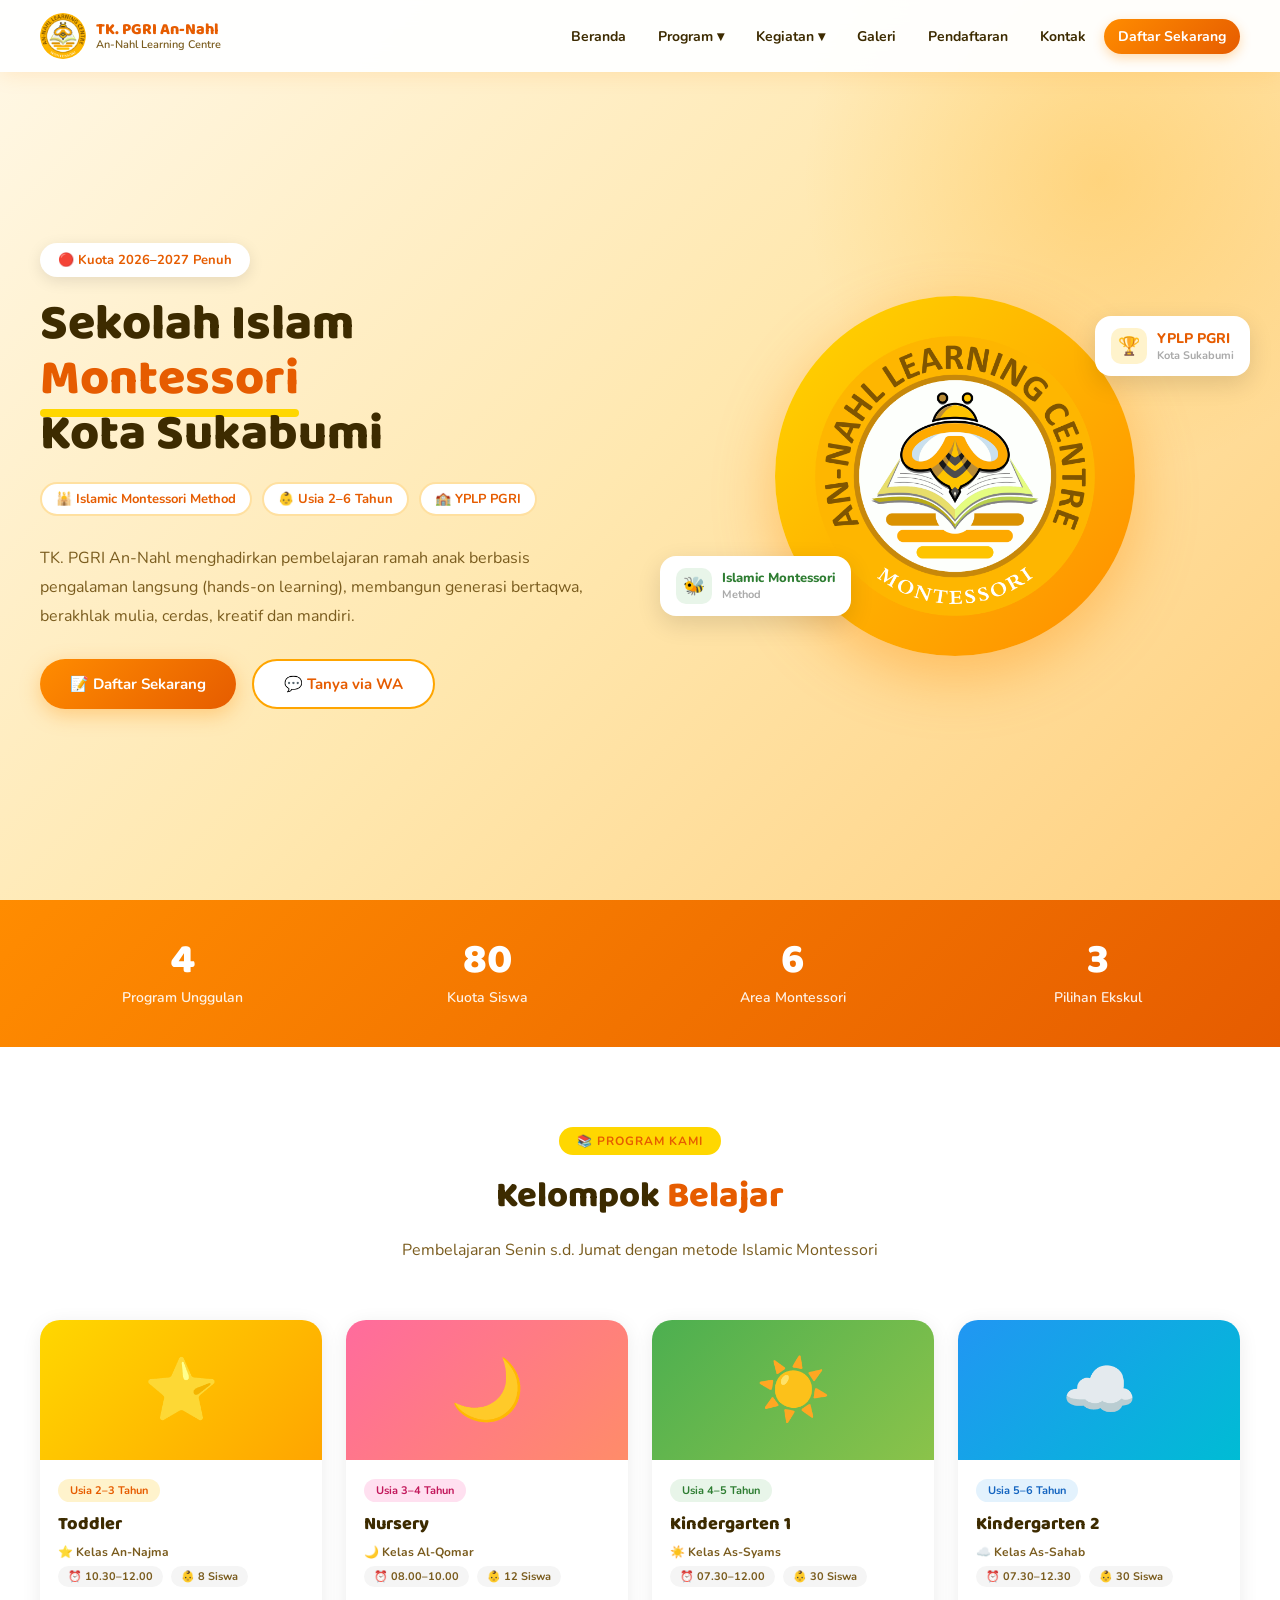
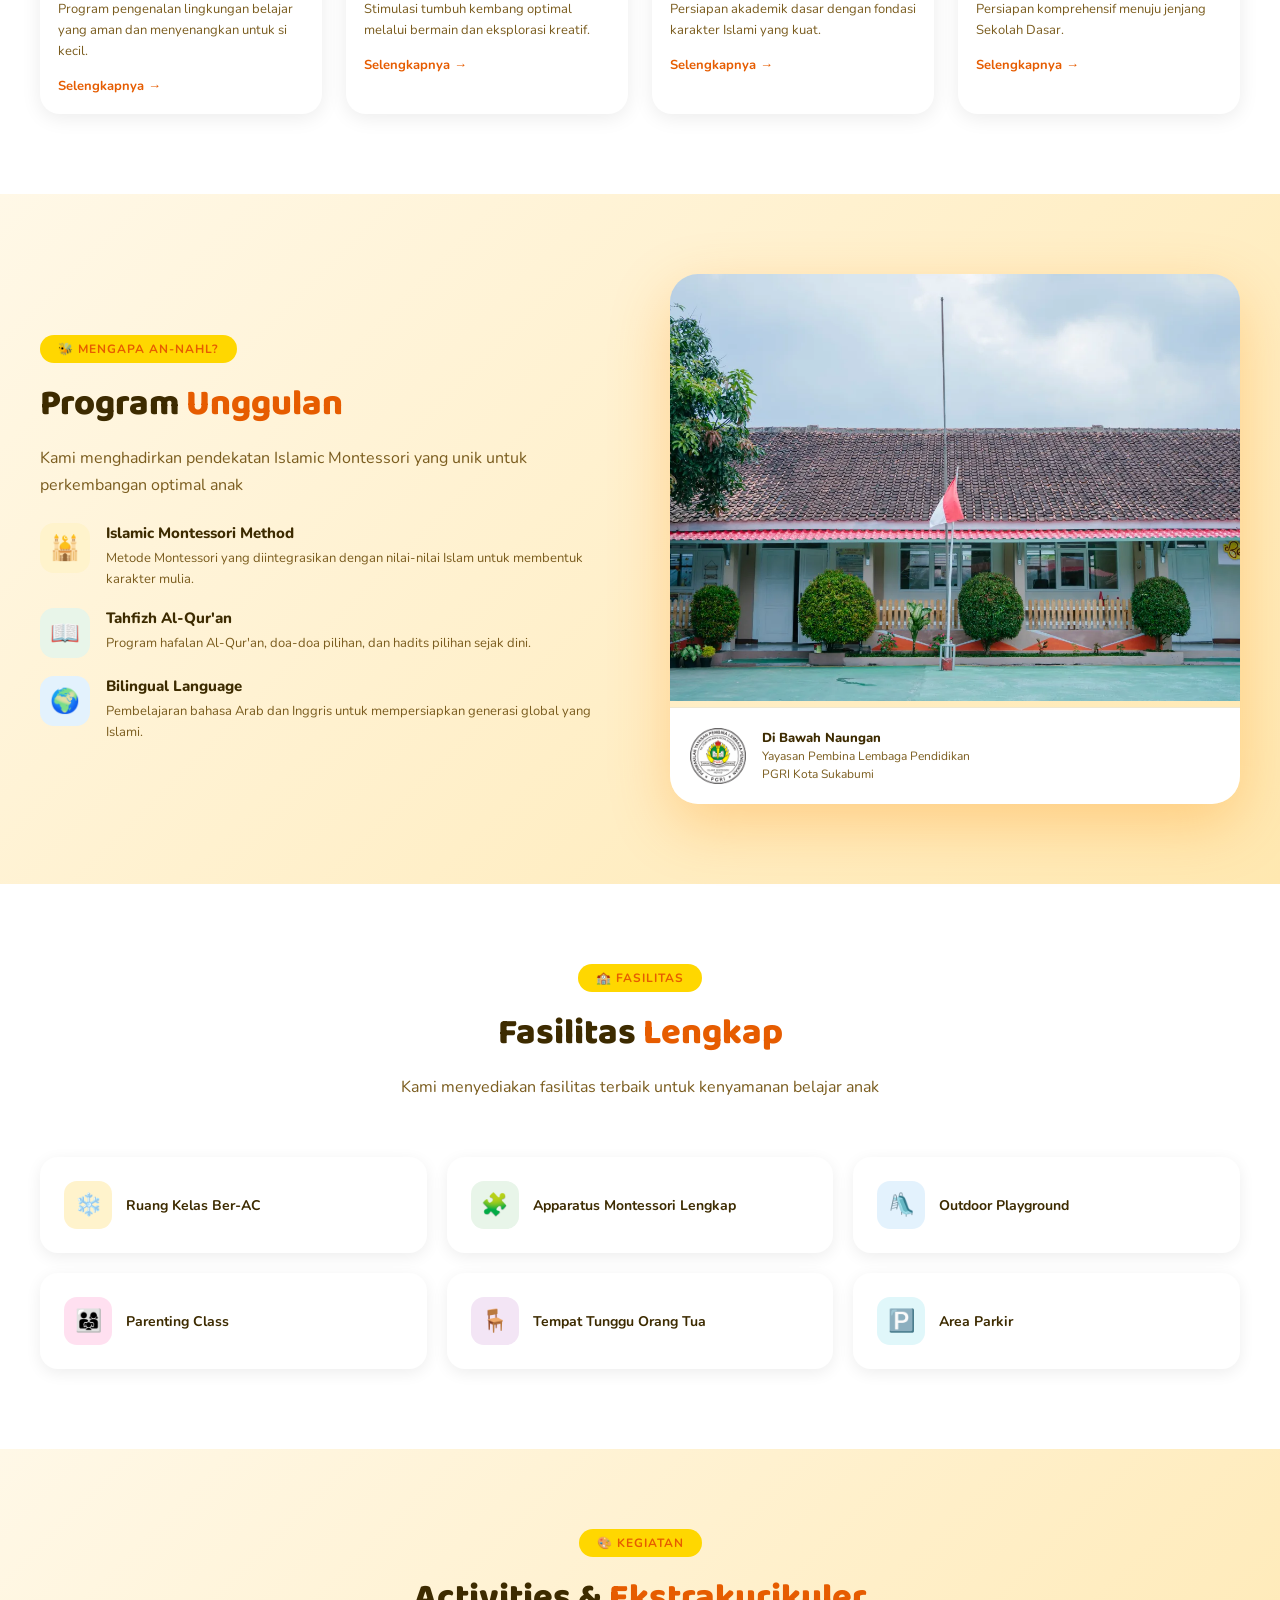
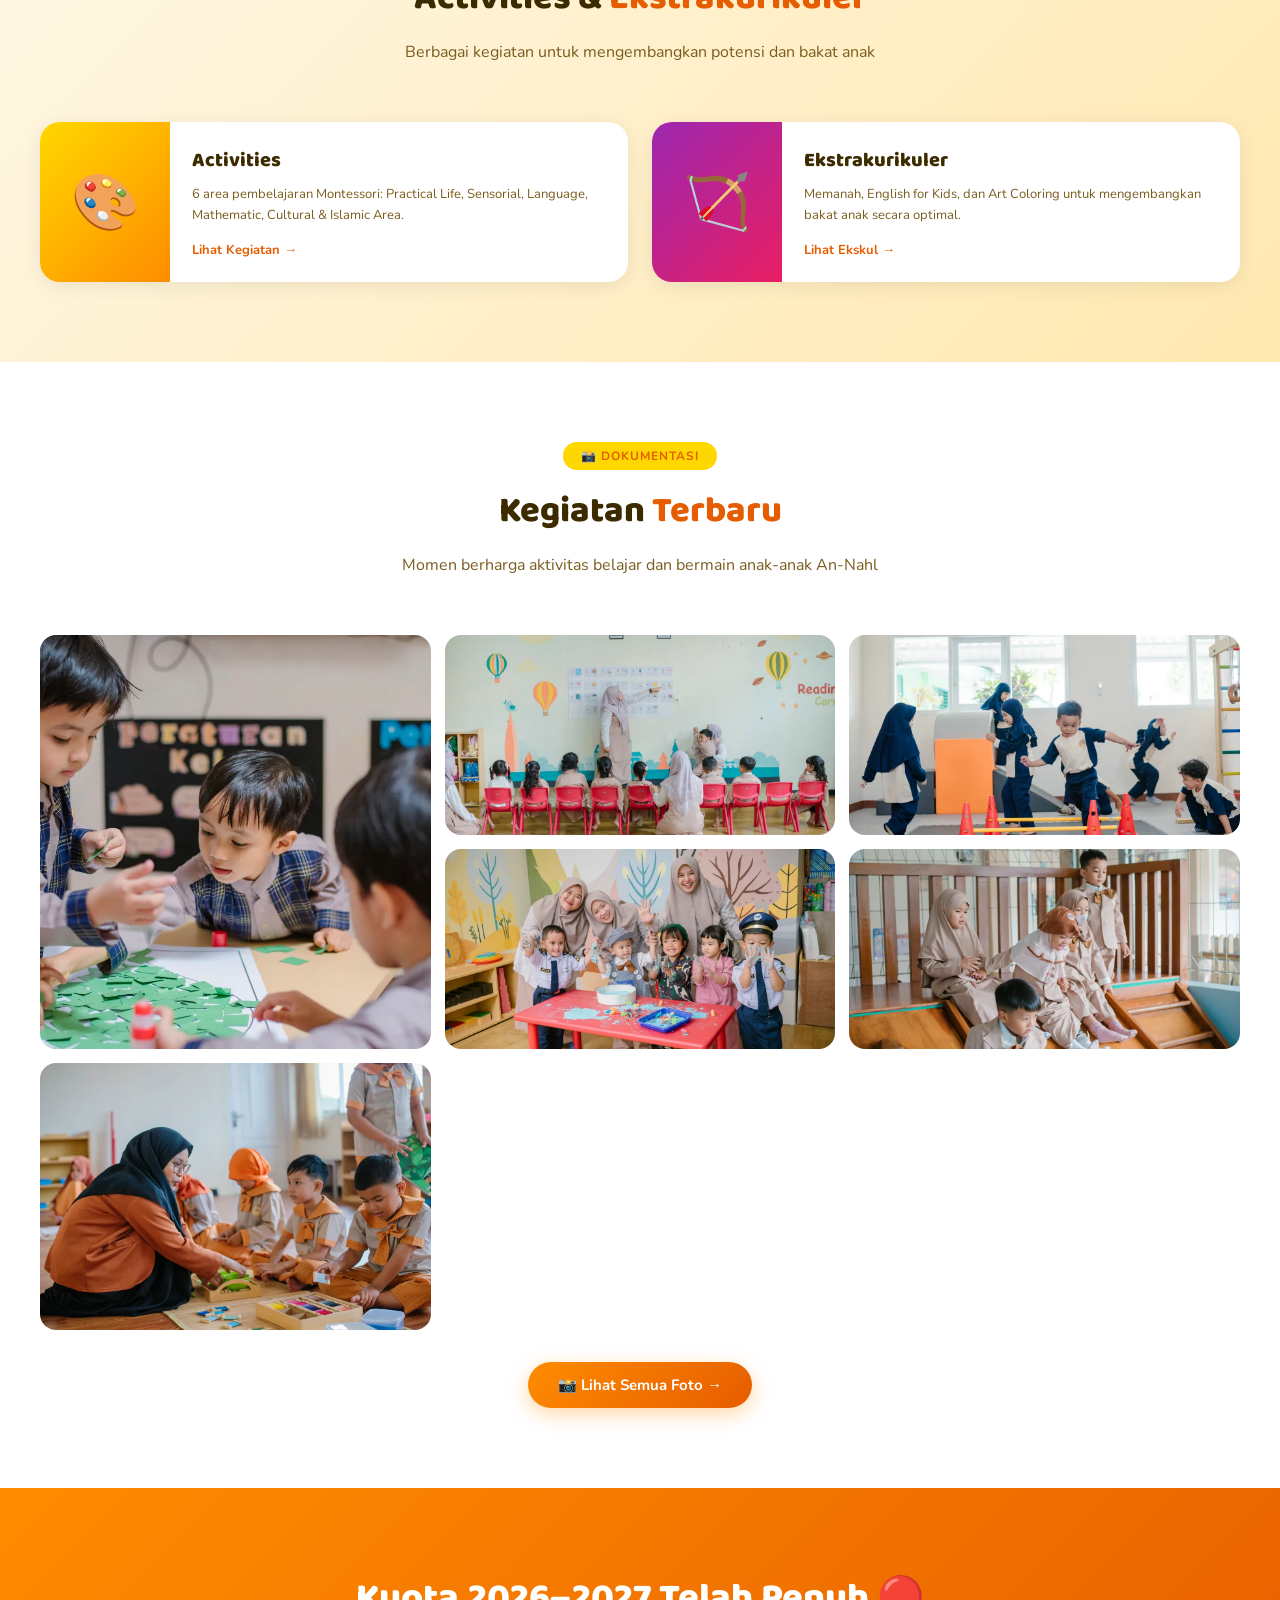
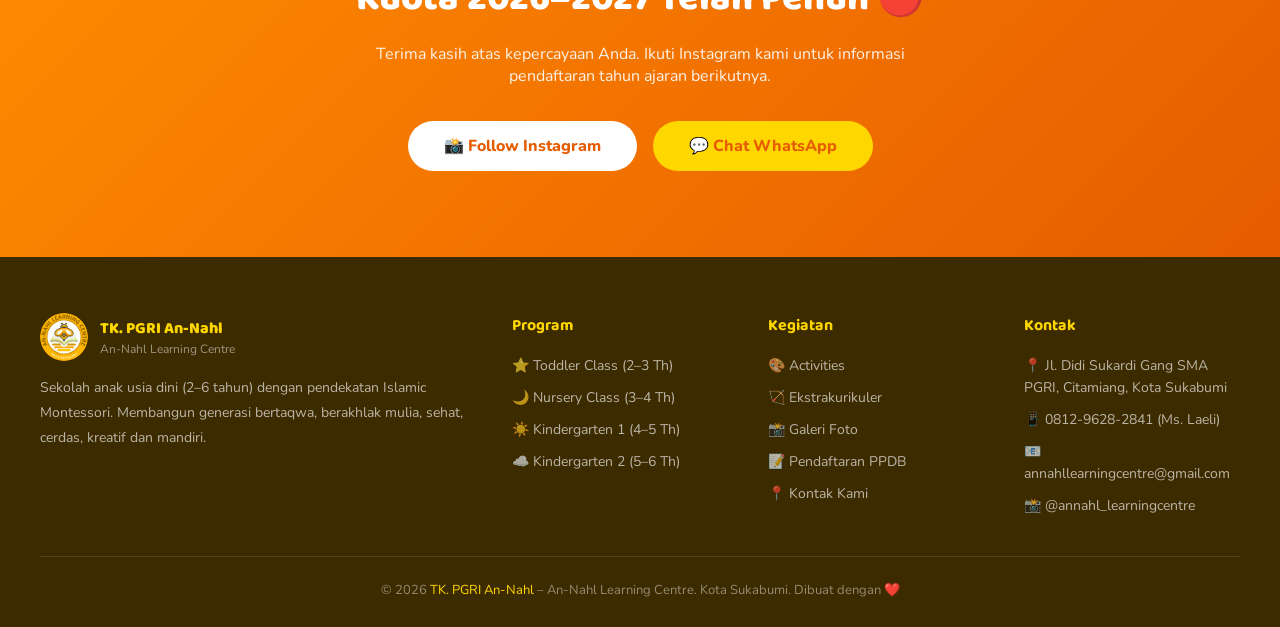
==== index.html @ 26fc57e7 "feat: close waitlist, redirect to Instagram for next year info" ====
<!DOCTYPE html>
<html lang="id">
<head>
  <meta charset="UTF-8"/>
  <meta name="viewport" content="width=device-width, initial-scale=1.0"/>
  <link rel="icon" type="image/png" href="favicon.png"/>
  <meta name="description" content="TK. PGRI An-Nahl Learning Centre – Sekolah Islam Montessori di Kota Sukabumi untuk anak usia 2–6 tahun. Pendaftaran 2026/2027 dibuka!"/>
  <meta name="keywords" content="TK Sukabumi, sekolah islam sukabumi, montessori sukabumi, TK An-Nahl, PAUD sukabumi, taman kanak-kanak sukabumi, Islamic Montessori"/>
  <meta name="author" content="TK. PGRI An-Nahl Learning Centre"/>
  <meta name="robots" content="index, follow"/>
  <link rel="canonical" href="https://www.annahl-learningcenter.com/"/>
  <meta property="og:type" content="website"/>
  <meta property="og:title" content="TK. PGRI An-Nahl – Sekolah Islam Montessori Kota Sukabumi"/>
  <meta property="og:description" content="Sekolah anak usia dini dengan metode Islamic Montessori. Program Toddler, Nursery, K1, K2. Daftar sekarang!"/>
  <meta property="og:image" content="https://www.annahl-learningcenter.com/favicon.png"/>
  <meta property="og:url" content="https://www.annahl-learningcenter.com/"/>
  <meta property="og:locale" content="id_ID"/>
  <meta name="twitter:card" content="summary"/>
  <meta name="twitter:title" content="TK. PGRI An-Nahl – Sekolah Islam Montessori Kota Sukabumi"/>
  <meta name="twitter:description" content="Sekolah anak usia dini dengan metode Islamic Montessori. Program Toddler, Nursery, K1, K2. Daftar sekarang!"/>
  <title>TK. PGRI An-Nahl – An-Nahl Learning Centre Kota Sukabumi</title>
  <link rel="stylesheet" href="style.css"/>
  <style>
    .hero { min-height:100vh; padding:calc(var(--nav-height) + 60px) 40px 80px; display:flex; align-items:center; background:linear-gradient(135deg,#FFF8E7 0%,#FFE8B0 50%,#FFD080 100%); position:relative; overflow:hidden; }
    .hero::before { content:''; position:absolute; top:-120px; right:-120px; width:600px; height:600px; background:radial-gradient(circle,rgba(255,165,0,0.25) 0%,transparent 70%); border-radius:50%; animation:float 7s ease-in-out infinite; }
    .hero-inner { max-width:1200px; margin:0 auto; display:grid; grid-template-columns:1fr 1fr; gap:60px; align-items:center; position:relative; z-index:1; }
    .hero-badge { display:inline-flex; align-items:center; gap:8px; background:white; padding:8px 18px; border-radius:25px; font-size:13px; font-weight:700; color:var(--orange-dark); box-shadow:0 4px 15px rgba(0,0,0,0.1); margin-bottom:20px; }
    .hero-title { font-family:'Baloo 2',cursive; font-size:50px; font-weight:800; line-height:1.1; margin-bottom:20px; }
    .hero-title .hl { color:var(--orange-dark); position:relative; }
    .hero-title .hl::after { content:''; position:absolute; bottom:2px; left:0; right:0; height:8px; background:var(--yellow); border-radius:4px; z-index:-1; }
    .hero-desc { font-size:16px; color:var(--text-light); line-height:1.8; margin-bottom:28px; }
    .hero-tags { display:flex; gap:10px; flex-wrap:wrap; margin-bottom:28px; }
    .hero-tag { background:white; border:2px solid #FFE0A0; padding:6px 14px; border-radius:20px; font-size:13px; font-weight:700; color:var(--orange-dark); }
    .hero-btns { display:flex; gap:16px; flex-wrap:wrap; }
    .hero-visual { position:relative; display:flex; justify-content:center; }
    .hero-logo-box { width:360px; height:360px; background:linear-gradient(135deg,var(--yellow),var(--orange)); border-radius:50%; display:flex; align-items:center; justify-content:center; box-shadow:0 20px 60px rgba(255,140,0,0.4); animation:float 6s ease-in-out infinite; overflow:hidden; }
    .hero-logo-box img { width:280px; height:280px; object-fit:contain; }
    .floating-card { position:absolute; background:white; border-radius:16px; padding:12px 16px; box-shadow:0 8px 24px rgba(0,0,0,0.12); display:flex; align-items:center; gap:10px; font-weight:700; font-size:13px; }
    .floating-card.fc1 { top:20px; right:-10px; animation:float 4s ease-in-out infinite 1s; }
    .floating-card.fc2 { bottom:40px; left:-10px; animation:float 5s ease-in-out infinite 2s; }
    .fc-icon { width:36px; height:36px; border-radius:10px; display:flex; align-items:center; justify-content:center; font-size:18px; }

    .programs-grid { display:grid; grid-template-columns:repeat(4,1fr); gap:24px; }
    .program-card { background:white; border-radius:20px; overflow:hidden; box-shadow:0 4px 20px rgba(0,0,0,0.08); transition:transform 0.3s,box-shadow 0.3s; text-decoration:none; color:inherit; display:block; }
    .program-card:hover { transform:translateY(-8px); box-shadow:0 16px 40px rgba(0,0,0,0.14); }
    .program-thumb { height:140px; display:flex; align-items:center; justify-content:center; font-size:60px; }
    .program-body { padding:18px; }
    .program-tag { display:inline-block; padding:4px 12px; border-radius:20px; font-size:11px; font-weight:700; margin-bottom:8px; }
    .program-body h3 { font-family:'Baloo 2',cursive; font-size:18px; font-weight:800; margin-bottom:6px; }
    .program-body .class-name { font-size:12px; color:var(--text-light); font-weight:700; margin-bottom:6px; }
    .program-body p { font-size:13px; color:var(--text-light); line-height:1.6; margin-bottom:12px; }
    .program-detail { display:flex; gap:8px; flex-wrap:wrap; margin-bottom:12px; }
    .program-detail span { background:#F5F5F5; padding:3px 10px; border-radius:20px; font-size:11px; font-weight:700; color:var(--text-light); }
    .program-link { font-size:13px; font-weight:700; color:var(--orange-dark); }

    .why { background:linear-gradient(135deg,#FFF8E7,#FFE8B0); }
    .why-grid { display:grid; grid-template-columns:1fr 1fr; gap:60px; align-items:center; }
    .why-list { display:flex; flex-direction:column; gap:18px; }
    .why-item { display:flex; gap:16px; }
    .why-icon { width:50px; height:50px; border-radius:14px; display:flex; align-items:center; justify-content:center; font-size:24px; flex-shrink:0; }
    .why-text h4 { font-weight:800; font-size:15px; margin-bottom:5px; }
    .why-text p { font-size:13px; color:var(--text-light); line-height:1.6; }
    .why-img-box { width:100%; border-radius:28px; overflow:hidden; box-shadow:0 20px 60px rgba(255,140,0,0.3); }
    .why-img-box img { width:100%; height:100%; object-fit:cover; }
    .why-img-placeholder { background:linear-gradient(135deg,var(--yellow),var(--orange)); aspect-ratio:4/3; display:flex; align-items:center; justify-content:center; font-size:100px; }

    .fasilitas-grid { display:grid; grid-template-columns:repeat(3,1fr); gap:20px; }
    .fasilitas-card { background:white; border-radius:18px; padding:24px; box-shadow:0 4px 16px rgba(0,0,0,0.07); display:flex; align-items:center; gap:14px; transition:transform 0.3s; }
    .fasilitas-card:hover { transform:translateY(-4px); }
    .fasilitas-icon { width:48px; height:48px; border-radius:13px; display:flex; align-items:center; justify-content:center; font-size:22px; flex-shrink:0; }
    .fasilitas-card h4 { font-weight:700; font-size:14px; }

    .act-grid { display:grid; grid-template-columns:repeat(2,1fr); gap:24px; }
    .act-card { border-radius:20px; overflow:hidden; text-decoration:none; color:inherit; box-shadow:0 4px 20px rgba(0,0,0,0.08); display:flex; transition:transform 0.3s; }
    .act-card:hover { transform:translateY(-6px); }
    .act-thumb { width:130px; flex-shrink:0; display:flex; align-items:center; justify-content:center; font-size:55px; }
    .act-body { padding:22px; flex:1; background:white; }
    .act-body h3 { font-family:'Baloo 2',cursive; font-size:20px; font-weight:800; margin-bottom:8px; }
    .act-body p { font-size:13px; color:var(--text-light); line-height:1.6; margin-bottom:12px; }

    .testi-grid { display:grid; grid-template-columns:repeat(3,1fr); gap:24px; }
    .testi-card { background:white; border-radius:20px; padding:26px; box-shadow:0 4px 16px rgba(0,0,0,0.07); }
    .testi-stars { font-size:16px; margin-bottom:12px; }
    .testi-text { font-size:14px; color:var(--text-light); line-height:1.7; margin-bottom:18px; font-style:italic; }
    .testi-author { display:flex; align-items:center; gap:12px; }
    .testi-avatar { width:42px; height:42px; border-radius:50%; display:flex; align-items:center; justify-content:center; font-size:20px; }
    .testi-name { font-weight:700; font-size:14px; }
    .testi-role { font-size:12px; color:var(--text-light); }

    .cta-section { background:linear-gradient(135deg,var(--orange),var(--orange-dark)); padding:80px 40px; text-align:center; color:white; }
    .cta-section h2 { font-family:'Baloo 2',cursive; font-size:38px; font-weight:800; margin-bottom:14px; }
    .cta-section p { font-size:16px; opacity:0.9; margin-bottom:28px; max-width:540px; margin-left:auto; margin-right:auto; }
    .cta-btn { background:white; color:var(--orange-dark); padding:14px 36px; border-radius:30px; text-decoration:none; font-weight:800; font-size:16px; transition:all 0.3s; display:inline-block; margin:6px; }
    .cta-btn:hover { background:var(--yellow); transform:translateY(-3px); }
    .cta-btn.wa { background:var(--yellow); color:var(--orange-dark); }

    @media(max-width:900px){
      .hero { padding:calc(var(--nav-height) + 40px) 20px 60px; }
      .hero-inner { grid-template-columns:1fr; gap:40px; }
      .hero-title { font-size:34px; }
      .hero-logo-box { width:240px; height:240px; }
      .hero-logo-box img { width:180px; height:180px; }
      .programs-grid { grid-template-columns:repeat(2,1fr); }
      .why-grid { grid-template-columns:1fr; }
      .fasilitas-grid { grid-template-columns:repeat(2,1fr); }
      .act-grid { grid-template-columns:1fr; }
      .testi-grid { grid-template-columns:1fr; }
    }
    @media(max-width:600px){
      .programs-grid { grid-template-columns:1fr; }
      .fasilitas-grid { grid-template-columns:1fr; }
      .hero-tags { gap:6px; }
      .hero-tag { font-size:11px; padding:5px 10px; }
    }

    /* Kegiatan Terbaru */
    .latest-grid { display:grid; grid-template-columns:repeat(3,1fr); grid-template-rows:200px 200px; gap:14px; }
    .latest-big { grid-row:span 2; }
    .latest-item { border-radius:16px; overflow:hidden; position:relative; display:block; }
    .latest-item img { width:100%; height:100%; object-fit:cover; transition:transform 0.4s; }
    .latest-item:hover img { transform:scale(1.05); }
    .latest-overlay { position:absolute; inset:0; background:linear-gradient(to top,rgba(0,0,0,0.5) 0%,transparent 60%); opacity:0; transition:opacity 0.3s; display:flex; align-items:flex-end; padding:14px; }
    .latest-item:hover .latest-overlay { opacity:1; }
    .latest-overlay span { color:white; font-weight:700; font-size:13px; }
    @media(max-width:900px){ .latest-grid { grid-template-columns:repeat(2,1fr); grid-template-rows:180px 180px; } .latest-big { grid-row:span 1; } }
    @media(max-width:600px){ .latest-grid { grid-template-columns:1fr; grid-template-rows:auto; } .latest-item { height:200px; } }
  </style>
</head>
<body>
  <div id="navbar"></div>

  <!-- HERO -->
  <div class="hero">
    <div class="hero-inner">
      <div>
        <div class="hero-badge">🔴 Kuota 2026–2027 Penuh</div>
        <h1 class="hero-title">
          Sekolah Islam<br>
          <span class="hl">Montessori</span><br>
          Kota Sukabumi
        </h1>
        <div class="hero-tags">
          <span class="hero-tag">🕌 Islamic Montessori Method</span>
          <span class="hero-tag">👶 Usia 2–6 Tahun</span>
          <span class="hero-tag">🏫 YPLP PGRI</span>
        </div>
        <p class="hero-desc">TK. PGRI An-Nahl menghadirkan pembelajaran ramah anak berbasis pengalaman langsung (hands-on learning), membangun generasi bertaqwa, berakhlak mulia, cerdas, kreatif dan mandiri.</p>
        <div class="hero-btns">
          <a href="ppdb" class="btn-primary">📝 Daftar Sekarang</a>
          <a href="https://wa.me/6281296282841" target="_blank" class="btn-secondary">💬 Tanya via WA</a>
        </div>
      </div>
      <div class="hero-visual">
        <div class="hero-logo-box">
          <img src="logo-annahl.png" alt="An-Nahl Learning Centre"/>
        </div>
        <div class="floating-card fc1">
          <div class="fc-icon" style="background:#FFF3CC">🏆</div>
          <div>
            <div style="font-size:14px;color:var(--orange-dark);font-weight:800">YPLP PGRI</div>
            <div style="font-size:11px;color:#aaa">Kota Sukabumi</div>
          </div>
        </div>
        <div class="floating-card fc2">
          <div class="fc-icon" style="background:#E8F5E9">🐝</div>
          <div>
            <div style="font-size:13px;color:#2E7D32;font-weight:800">Islamic Montessori</div>
            <div style="font-size:11px;color:#aaa">Method</div>
          </div>
        </div>
      </div>
    </div>
  </div>

  <!-- STATS -->
  <div class="stats-bar">
    <div class="container">
      <div class="stat-item"><div class="stat-number">4</div><div class="stat-label">Program Unggulan</div></div>
      <div class="stat-item"><div class="stat-number">80</div><div class="stat-label">Kuota Siswa</div></div>
      <div class="stat-item"><div class="stat-number">6</div><div class="stat-label">Area Montessori</div></div>
      <div class="stat-item"><div class="stat-number">3</div><div class="stat-label">Pilihan Ekskul</div></div>
    </div>
  </div>

  <!-- PROGRAMS -->
  <section style="background:white" id="programs"><div class="container">
    <div class="section-header">
      <div class="section-tag">📚 Program Kami</div>
      <h2 class="section-title">Kelompok <span>Belajar</span></h2>
      <p class="section-desc">Pembelajaran Senin s.d. Jumat dengan metode Islamic Montessori</p>
    </div>
    <div class="programs-grid">
      <a href="toddler" class="program-card">
        <div class="program-thumb" style="background:linear-gradient(135deg,#FFD700,#FFA500)">⭐</div>
        <div class="program-body">
          <div class="program-tag" style="background:#FFF3CC;color:#E65C00">Usia 2–3 Tahun</div>
          <h3>Toddler</h3>
          <div class="class-name">⭐ Kelas An-Najma</div>
          <div class="program-detail">
            <span>⏰ 10.30–12.00</span>
            <span>👶 8 Siswa</span>
          </div>
          <p>Program pengenalan lingkungan belajar yang aman dan menyenangkan untuk si kecil.</p>
          <span class="program-link">Selengkapnya →</span>
        </div>
      </a>
      <a href="nursery" class="program-card">
        <div class="program-thumb" style="background:linear-gradient(135deg,#FF6B9D,#FF8C69)">🌙</div>
        <div class="program-body">
          <div class="program-tag" style="background:#FFE0F0;color:#C2185B">Usia 3–4 Tahun</div>
          <h3>Nursery</h3>
          <div class="class-name">🌙 Kelas Al-Qomar</div>
          <div class="program-detail">
            <span>⏰ 08.00–10.00</span>
            <span>👶 12 Siswa</span>
          </div>
          <p>Stimulasi tumbuh kembang optimal melalui bermain dan eksplorasi kreatif.</p>
          <span class="program-link">Selengkapnya →</span>
        </div>
      </a>
      <a href="k1" class="program-card">
        <div class="program-thumb" style="background:linear-gradient(135deg,#4CAF50,#8BC34A)">☀️</div>
        <div class="program-body">
          <div class="program-tag" style="background:#E8F5E9;color:#2E7D32">Usia 4–5 Tahun</div>
          <h3>Kindergarten 1</h3>
          <div class="class-name">☀️ Kelas As-Syams</div>
          <div class="program-detail">
            <span>⏰ 07.30–12.00</span>
            <span>👶 30 Siswa</span>
          </div>
          <p>Persiapan akademik dasar dengan fondasi karakter Islami yang kuat.</p>
          <span class="program-link">Selengkapnya →</span>
        </div>
      </a>
      <a href="k2" class="program-card">
        <div class="program-thumb" style="background:linear-gradient(135deg,#2196F3,#00BCD4)">☁️</div>
        <div class="program-body">
          <div class="program-tag" style="background:#E3F2FD;color:#1565C0">Usia 5–6 Tahun</div>
          <h3>Kindergarten 2</h3>
          <div class="class-name">☁️ Kelas As-Sahab</div>
          <div class="program-detail">
            <span>⏰ 07.30–12.30</span>
            <span>👶 30 Siswa</span>
          </div>
          <p>Persiapan komprehensif menuju jenjang Sekolah Dasar.</p>
          <span class="program-link">Selengkapnya →</span>
        </div>
      </a>
    </div>
  </div></section>

  <!-- WHY -->
  <section class="why"><div class="container why-grid">
    <div>
      <div class="section-tag">🐝 Mengapa An-Nahl?</div>
      <h2 class="section-title" style="text-align:left;margin-bottom:12px">Program <span>Unggulan</span></h2>
      <p style="color:var(--text-light);margin-bottom:24px;line-height:1.7">Kami menghadirkan pendekatan Islamic Montessori yang unik untuk perkembangan optimal anak</p>
      <div class="why-list">
        <div class="why-item"><div class="why-icon" style="background:#FFF3CC">🕌</div><div class="why-text"><h4>Islamic Montessori Method</h4><p>Metode Montessori yang diintegrasikan dengan nilai-nilai Islam untuk membentuk karakter mulia.</p></div></div>
        <div class="why-item"><div class="why-icon" style="background:#E8F5E9">📖</div><div class="why-text"><h4>Tahfizh Al-Qur'an</h4><p>Program hafalan Al-Qur'an, doa-doa pilihan, dan hadits pilihan sejak dini.</p></div></div>
        <div class="why-item"><div class="why-icon" style="background:#E3F2FD">🌍</div><div class="why-text"><h4>Bilingual Language</h4><p>Pembelajaran bahasa Arab dan Inggris untuk mempersiapkan generasi global yang Islami.</p></div></div>
      </div>
    </div>
    <div class="why-img-box">
      <img src="assets/Beranda.webp" alt="TK An-Nahl" style="width:100%;aspect-ratio:4/3;object-fit:cover"/>
      <div style="padding:20px;background:white;display:flex;align-items:center;gap:16px;border-top:1px solid #F0E8D0">
        <img src="logo-pgri.png" alt="YPLP PGRI" style="width:56px;height:56px;object-fit:contain"/>
        <div>
          <div style="font-weight:800;font-size:13px;color:var(--text)">Di Bawah Naungan</div>
          <div style="font-size:12px;color:var(--text-light);line-height:1.5">Yayasan Pembina Lembaga Pendidikan<br>PGRI Kota Sukabumi</div>
        </div>
      </div>
    </div>
  </div></section>

  <!-- FASILITAS -->
  <section style="background:white"><div class="container">
    <div class="section-header">
      <div class="section-tag">🏫 Fasilitas</div>
      <h2 class="section-title">Fasilitas <span>Lengkap</span></h2>
      <p class="section-desc">Kami menyediakan fasilitas terbaik untuk kenyamanan belajar anak</p>
    </div>
    <div class="fasilitas-grid">
      <div class="fasilitas-card"><div class="fasilitas-icon" style="background:#FFF3CC">❄️</div><h4>Ruang Kelas Ber-AC</h4></div>
      <div class="fasilitas-card"><div class="fasilitas-icon" style="background:#E8F5E9">🧩</div><h4>Apparatus Montessori Lengkap</h4></div>
      <div class="fasilitas-card"><div class="fasilitas-icon" style="background:#E3F2FD">🛝</div><h4>Outdoor Playground</h4></div>
      <div class="fasilitas-card"><div class="fasilitas-icon" style="background:#FFE0F0">👨‍👩‍👧</div><h4>Parenting Class</h4></div>
      <div class="fasilitas-card"><div class="fasilitas-icon" style="background:#F3E5F5">🪑</div><h4>Tempat Tunggu Orang Tua</h4></div>
      <div class="fasilitas-card"><div class="fasilitas-icon" style="background:#E0F7FA">🅿️</div><h4>Area Parkir</h4></div>
    </div>
  </div></section>

  <!-- ACTIVITIES -->
  <section style="background:linear-gradient(135deg,#FFF8E7,#FFE8B0)"><div class="container">
    <div class="section-header">
      <div class="section-tag">🎨 Kegiatan</div>
      <h2 class="section-title">Activities & <span>Ekstrakurikuler</span></h2>
      <p class="section-desc">Berbagai kegiatan untuk mengembangkan potensi dan bakat anak</p>
    </div>
    <div class="act-grid">
      <a href="activities" class="act-card">
        <div class="act-thumb" style="background:linear-gradient(135deg,#FFD700,#FF8C00)">🎨</div>
        <div class="act-body">
          <h3>Activities</h3>
          <p>6 area pembelajaran Montessori: Practical Life, Sensorial, Language, Mathematic, Cultural & Islamic Area.</p>
          <span class="program-link">Lihat Kegiatan →</span>
        </div>
      </a>
      <a href="afterschool" class="act-card">
        <div class="act-thumb" style="background:linear-gradient(135deg,#9C27B0,#E91E63)">🏹</div>
        <div class="act-body">
          <h3>Ekstrakurikuler</h3>
          <p>Memanah, English for Kids, dan Art Coloring untuk mengembangkan bakat anak secara optimal.</p>
          <span class="program-link">Lihat Ekskul →</span>
        </div>
      </a>
    </div>
  </div></section>

  <!-- KEGIATAN TERBARU -->
  <section style="background:white"><div class="container">
    <div class="section-header">
      <div class="section-tag">📸 Dokumentasi</div>
      <h2 class="section-title">Kegiatan <span>Terbaru</span></h2>
      <p class="section-desc">Momen berharga aktivitas belajar dan bermain anak-anak An-Nahl</p>
    </div>
    <div class="latest-grid">
      <a href="galeri" class="latest-item latest-big">
        <img src="assets/K1_B_Class_Activity.webp" alt="Kegiatan Kelas K1" loading="lazy"/>
        <div class="latest-overlay"><span>Kegiatan Kelas K1</span></div>
      </a>
      <a href="galeri" class="latest-item">
        <img src="assets/Nursery_Class_Activity.webp" alt="Kegiatan Nursery" loading="lazy"/>
        <div class="latest-overlay"><span>Kegiatan Nursery</span></div>
      </a>
      <a href="galeri" class="latest-item">
        <img src="assets/K1_A_Gymnastic_Activity.webp" alt="Senam & Olahraga" loading="lazy"/>
        <div class="latest-overlay"><span>Senam & Olahraga</span></div>
      </a>
      <a href="galeri" class="latest-item">
        <img src="assets/Toddler_Class_Activity.webp" alt="Kegiatan Toddler" loading="lazy"/>
        <div class="latest-overlay"><span>Kegiatan Toddler</span></div>
      </a>
      <a href="galeri" class="latest-item">
        <img src="assets/K1_B_Outdoor_Activity.webp" alt="Outdoor Activity" loading="lazy"/>
        <div class="latest-overlay"><span>Outdoor Activity</span></div>
      </a>
      <a href="galeri" class="latest-item">
        <img src="assets/K2_Class_Activity.webp" alt="Kegiatan Kelas K2" loading="lazy"/>
        <div class="latest-overlay"><span>Kegiatan Kelas K2</span></div>
      </a>
    </div>
    <div style="text-align:center;margin-top:32px">
      <a href="galeri" class="btn-primary">📸 Lihat Semua Foto →</a>
    </div>
  </div></section>

  <!-- CTA -->
  <div class="cta-section">
    <h2>Kuota 2026–2027 Telah Penuh 🔴</h2>
    <p>Terima kasih atas kepercayaan Anda. Ikuti Instagram kami untuk informasi pendaftaran tahun ajaran berikutnya.</p>
    <a href="https://instagram.com/annahl_learningcentre" target="_blank" class="cta-btn">📸 Follow Instagram</a>
    <a href="https://wa.me/6281296282841" target="_blank" class="cta-btn wa">💬 Chat WhatsApp</a>
  </div>

  <div id="footer"></div>
  <script src="main.js"></script>
  <script>renderNavbar(); renderFooter();</script>
</body>
</html>
---- style.css ----
@import url('https://fonts.googleapis.com/css2?family=Baloo+2:wght@400;600;700;800&family=Nunito:wght@400;600;700;800&display=swap');

:root {
  --yellow: #FFD700;
  --orange: #FF8C00;
  --orange-light: #FFA500;
  --orange-dark: #E65C00;
  --cream: #FFF8E7;
  --cream-dark: #FFE8B0;
  --white: #FFFFFF;
  --text: #3D2B00;
  --text-light: #7A5C1E;
  --green: #4CAF50;
  --blue: #2196F3;
  --pink: #FF6B9D;
  --purple: #9C27B0;
  --red: #F44336;
  --sidebar-bg: #2D1A00;
  --nav-height: 72px;
}

* { margin: 0; padding: 0; box-sizing: border-box; }

html { scroll-behavior: smooth; color-scheme: light; }

body {
  font-family: 'Nunito', sans-serif;
  background: var(--cream);
  color: var(--text);
  overflow-x: hidden;
}

/* ===== NAVBAR ===== */
nav {
  position: fixed;
  top: 0; left: 0; right: 0;
  z-index: 999;
  background: rgba(255,255,255,0.96);
  backdrop-filter: blur(12px);
  height: var(--nav-height);
  padding: 0 40px;
  display: flex;
  justify-content: space-between;
  align-items: center;
  box-shadow: 0 2px 20px rgba(255,140,0,0.15);
}

.logo {
  display: flex;
  align-items: center;
  gap: 10px;
  text-decoration: none;
}

.logo-icon {
  width: 46px; height: 46px;
  background: linear-gradient(135deg, var(--yellow), var(--orange));
  border-radius: 13px;
  display: flex; align-items: center; justify-content: center;
  font-size: 22px;
  box-shadow: 0 4px 12px rgba(255,140,0,0.3);
}

.logo-text {
  font-family: 'Baloo 2', cursive;
  font-weight: 800;
  font-size: 16px;
  color: var(--orange-dark);
  line-height: 1.1;
}

.logo-text span {
  display: block;
  font-size: 11px;
  color: var(--text-light);
  font-weight: 600;
  font-family: 'Nunito', sans-serif;
}

.nav-links {
  display: flex;
  gap: 4px;
  list-style: none;
  align-items: center;
}

.nav-links a {
  text-decoration: none;
  color: var(--text);
  font-weight: 700;
  padding: 8px 14px;
  border-radius: 25px;
  transition: all 0.3s;
  font-size: 14px;
}

.nav-links a:hover,
.nav-links a.active {
  background: var(--yellow);
  color: var(--orange-dark);
}

/* Dropdown */
.nav-dropdown {
  position: relative;
}

.nav-dropdown-menu {
  display: none;
  position: absolute;
  top: calc(100% + 8px);
  left: 0;
  background: white;
  border-radius: 16px;
  box-shadow: 0 12px 40px rgba(0,0,0,0.12);
  min-width: 200px;
  padding: 8px;
  z-index: 100;
}

.nav-dropdown:hover .nav-dropdown-menu { display: block; }

.nav-dropdown-menu a {
  display: flex;
  align-items: center;
  gap: 10px;
  padding: 10px 14px !important;
  border-radius: 10px;
  font-size: 14px;
  font-weight: 700;
  color: var(--text) !important;
  transition: all 0.2s;
}

.nav-dropdown-menu a:hover {
  background: var(--cream) !important;
  color: var(--orange-dark) !important;
}

.nav-btn {
  background: linear-gradient(135deg, var(--orange), var(--orange-dark)) !important;
  color: white !important;
  box-shadow: 0 4px 12px rgba(255,140,0,0.3);
}

.nav-btn:hover {
  background: linear-gradient(135deg, var(--yellow), var(--orange)) !important;
  transform: translateY(-2px);
  box-shadow: 0 6px 16px rgba(255,140,0,0.4) !important;
  color: white !important;
}

/* Mobile nav toggle */
.nav-toggle {
  display: none;
  background: none;
  border: none;
  font-size: 24px;
  cursor: pointer;
  color: var(--orange-dark);
}

/* ===== PAGE HERO (shared) ===== */
.page-hero {
  padding: calc(var(--nav-height) + 60px) 40px 60px;
  text-align: center;
  position: relative;
  overflow: hidden;
}

.page-hero::before {
  content: '';
  position: absolute;
  inset: 0;
  background: linear-gradient(135deg, #FFF8E7 0%, #FFE8B0 60%, #FFD080 100%);
  z-index: 0;
}

.page-hero > * { position: relative; z-index: 1; }

.page-hero-tag {
  display: inline-block;
  background: white;
  color: var(--orange-dark);
  padding: 6px 18px;
  border-radius: 20px;
  font-size: 13px;
  font-weight: 700;
  margin-bottom: 16px;
  box-shadow: 0 4px 12px rgba(0,0,0,0.08);
}

.page-hero h1 {
  font-family: 'Baloo 2', cursive;
  font-size: 44px;
  font-weight: 800;
  color: var(--text);
  margin-bottom: 16px;
  line-height: 1.15;
}

.page-hero h1 span { color: var(--orange-dark); }

.page-hero p {
  font-size: 17px;
  color: var(--text-light);
  max-width: 580px;
  margin: 0 auto;
  line-height: 1.7;
}

/* ===== SECTION ===== */
section { padding: 80px 40px; }

.container { max-width: 1200px; margin: 0 auto; }

.section-header {
  text-align: center;
  margin-bottom: 56px;
}

.section-tag {
  display: inline-block;
  background: var(--yellow);
  color: var(--orange-dark);
  padding: 6px 18px;
  border-radius: 20px;
  font-size: 12px;
  font-weight: 700;
  margin-bottom: 12px;
  text-transform: uppercase;
  letter-spacing: 1px;
}

.section-title {
  font-family: 'Baloo 2', cursive;
  font-size: 36px;
  font-weight: 800;
  color: var(--text);
  margin-bottom: 12px;
}

.section-title span { color: var(--orange-dark); }

.section-desc {
  font-size: 16px;
  color: var(--text-light);
  max-width: 540px;
  margin: 0 auto;
  line-height: 1.7;
}

/* ===== BUTTONS ===== */
.btn-primary {
  background: linear-gradient(135deg, var(--orange), var(--orange-dark));
  color: white;
  padding: 13px 30px;
  border-radius: 30px;
  text-decoration: none;
  font-weight: 700;
  font-size: 15px;
  box-shadow: 0 6px 20px rgba(255,140,0,0.35);
  transition: all 0.3s;
  display: inline-flex;
  align-items: center;
  gap: 8px;
  border: none;
  cursor: pointer;
  font-family: 'Nunito', sans-serif;
}

.btn-primary:hover {
  transform: translateY(-3px);
  box-shadow: 0 10px 28px rgba(255,140,0,0.45);
}

.btn-secondary {
  background: white;
  color: var(--orange-dark);
  padding: 13px 30px;
  border-radius: 30px;
  text-decoration: none;
  font-weight: 700;
  font-size: 15px;
  border: 2px solid var(--orange-light);
  transition: all 0.3s;
  display: inline-flex;
  align-items: center;
  gap: 8px;
}

.btn-secondary:hover {
  background: var(--yellow);
  border-color: var(--yellow);
  transform: translateY(-3px);
}

/* ===== CARDS ===== */
.card {
  background: white;
  border-radius: 20px;
  box-shadow: 0 4px 20px rgba(0,0,0,0.07);
  overflow: hidden;
  transition: transform 0.3s, box-shadow 0.3s;
}

.card:hover {
  transform: translateY(-6px);
  box-shadow: 0 12px 36px rgba(0,0,0,0.12);
}

/* ===== STATS BAR ===== */
.stats-bar {
  background: linear-gradient(135deg, var(--orange), var(--orange-dark));
  padding: 40px;
}

.stats-bar .container {
  display: grid;
  grid-template-columns: repeat(4, 1fr);
  gap: 20px;
  text-align: center;
}

.stat-item { color: white; }

.stat-number {
  font-family: 'Baloo 2', cursive;
  font-size: 42px;
  font-weight: 800;
  line-height: 1;
  margin-bottom: 6px;
}

.stat-label { font-size: 14px; opacity: 0.9; font-weight: 600; }

/* ===== FOOTER ===== */
footer {
  background: var(--text);
  color: white;
  padding: 56px 40px 28px;
}

.footer-grid {
  max-width: 1200px;
  margin: 0 auto;
  display: grid;
  grid-template-columns: 2fr 1fr 1fr 1fr;
  gap: 40px;
  margin-bottom: 40px;
}

.footer-brand p {
  color: rgba(255,255,255,0.65);
  font-size: 14px;
  line-height: 1.8;
  margin-top: 14px;
}

.footer-title {
  font-family: 'Baloo 2', cursive;
  font-size: 16px;
  font-weight: 700;
  color: var(--yellow);
  margin-bottom: 16px;
}

.footer-links { list-style: none; display: flex; flex-direction: column; gap: 10px; }

.footer-links a {
  color: rgba(255,255,255,0.65);
  text-decoration: none;
  font-size: 14px;
  transition: color 0.3s;
}

.footer-links a:hover { color: var(--yellow); }

.footer-bottom {
  max-width: 1200px;
  margin: 0 auto;
  border-top: 1px solid rgba(255,255,255,0.1);
  padding-top: 24px;
  text-align: center;
  font-size: 13px;
  color: rgba(255,255,255,0.45);
}

.footer-bottom span { color: var(--yellow); }

/* ===== FORM ===== */
.form-group { margin-bottom: 18px; }

.form-group label {
  display: block;
  font-weight: 700;
  font-size: 14px;
  margin-bottom: 8px;
  color: var(--text);
}

.form-group input,
.form-group select,
.form-group textarea {
  width: 100%;
  padding: 12px 16px;
  border: 2px solid #FFE0A0;
  border-radius: 12px;
  font-family: 'Nunito', sans-serif;
  font-size: 14px;
  color: var(--text);
  background: #FFF8E7;
  transition: border-color 0.3s;
  outline: none;
}

.form-group input:focus,
.form-group select:focus,
.form-group textarea:focus {
  border-color: var(--orange);
  background: white;
}

.form-group textarea { height: 110px; resize: none; }

/* ===== ANIMATIONS ===== */
@keyframes fadeUp {
  from { opacity: 0; transform: translateY(24px); }
  to { opacity: 1; transform: translateY(0); }
}

@keyframes float {
  0%, 100% { transform: translateY(0); }
  50% { transform: translateY(-16px); }
}

.fade-up { animation: fadeUp 0.7s ease forwards; }

/* ===== RESPONSIVE ===== */
@media (max-width: 900px) {
  nav { padding: 0 20px; position: fixed; z-index: 999; }
  .nav-links {
    display: none;
    flex-direction: column;
    position: fixed;
    top: var(--nav-height);
    left: 0; right: 0;
    bottom: 0;
    background: white;
    padding: 12px 16px 32px;
    gap: 2px;
    z-index: 998;
    overflow-y: auto;
    overflow-x: hidden;
  }
  .nav-links.open { display: flex; }
  .nav-toggle { display: block; }
  .nav-links > li { width: 100%; }
  .nav-links > li > a {
    padding: 12px 16px;
    border-radius: 12px;
    display: block;
    font-size: 16px;
    width: 100%;
    box-sizing: border-box;
  }

  /* Overlay gelap di belakang navbar */
  .nav-overlay {
    display: none;
    position: fixed;
    inset: 0;
    top: var(--nav-height);
    background: rgba(0,0,0,0.4);
    z-index: 997;
  }
  .nav-overlay.open { display: block; }

  /* Mobile dropdown */
  .nav-dropdown { width: 100%; position: static; }
  .nav-dropdown > a {
    display: flex !important;
    justify-content: space-between;
    align-items: center;
  }
  .nav-dropdown-menu {
    display: none !important;
    position: static !important;
    top: auto !important; left: auto !important; right: auto !important;
    transform: none !important;
    box-shadow: none !important;
    padding: 4px 0 4px 12px !important;
    background: #FFF8E7 !important;
    border-radius: 12px !important;
    margin: 4px 0 8px !important;
    width: 100% !important;
    min-width: unset !important;
    max-width: 100% !important;
  }
  .nav-dropdown.mobile-open > .nav-dropdown-menu { display: block !important; }
  .nav-dropdown:hover > .nav-dropdown-menu { display: none !important; }
  .nav-dropdown.mobile-open:hover > .nav-dropdown-menu { display: block !important; }
  .nav-dropdown-menu a {
    font-size: 14px !important;
    padding: 10px 14px !important;
    border-radius: 10px !important;
    display: block !important;
    width: 100% !important;
    box-sizing: border-box !important;
  }

  .page-hero h1 { font-size: 28px; }
  section { padding: 50px 20px; }
  .stats-bar { padding: 30px 20px; }
  .stats-bar .container { grid-template-columns: repeat(2, 1fr); gap: 16px; }
  .footer-grid { grid-template-columns: 1fr 1fr; gap: 24px; }
  body { overflow-x: hidden; }
  * { max-width: 100%; box-sizing: border-box; }
}

@media (max-width: 600px) {
  .page-hero { padding: calc(var(--nav-height) + 30px) 16px 36px; }
  .page-hero h1 { font-size: 24px; }
  .page-hero p { font-size: 14px; }
  .footer-grid { grid-template-columns: 1fr; }
  section { padding: 40px 16px; }
  .section-title { font-size: 26px; }
  .sosmed-grid, .kuota-grid, .jam-grid { grid-template-columns: 1fr !important; }
  .unggulan-grid, .area-grid, .kuri-grid { grid-template-columns: 1fr !important; }
}
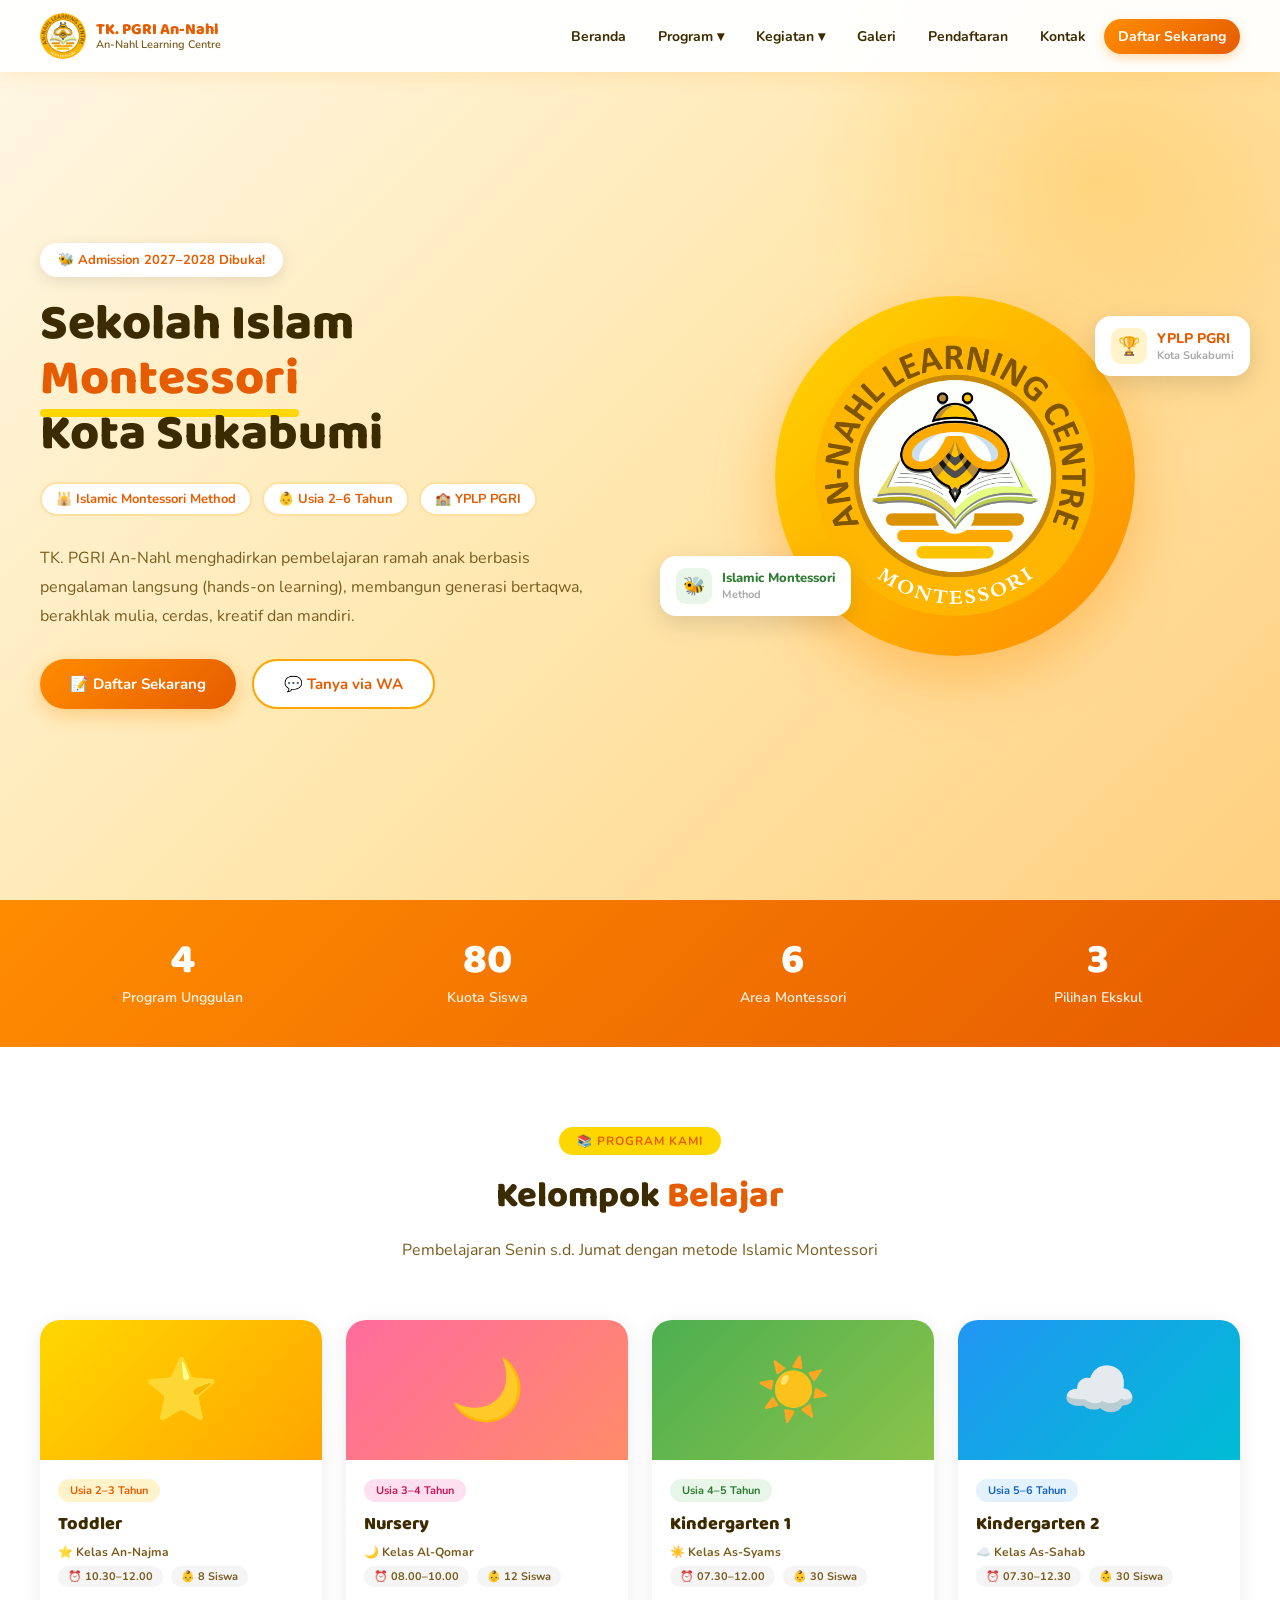
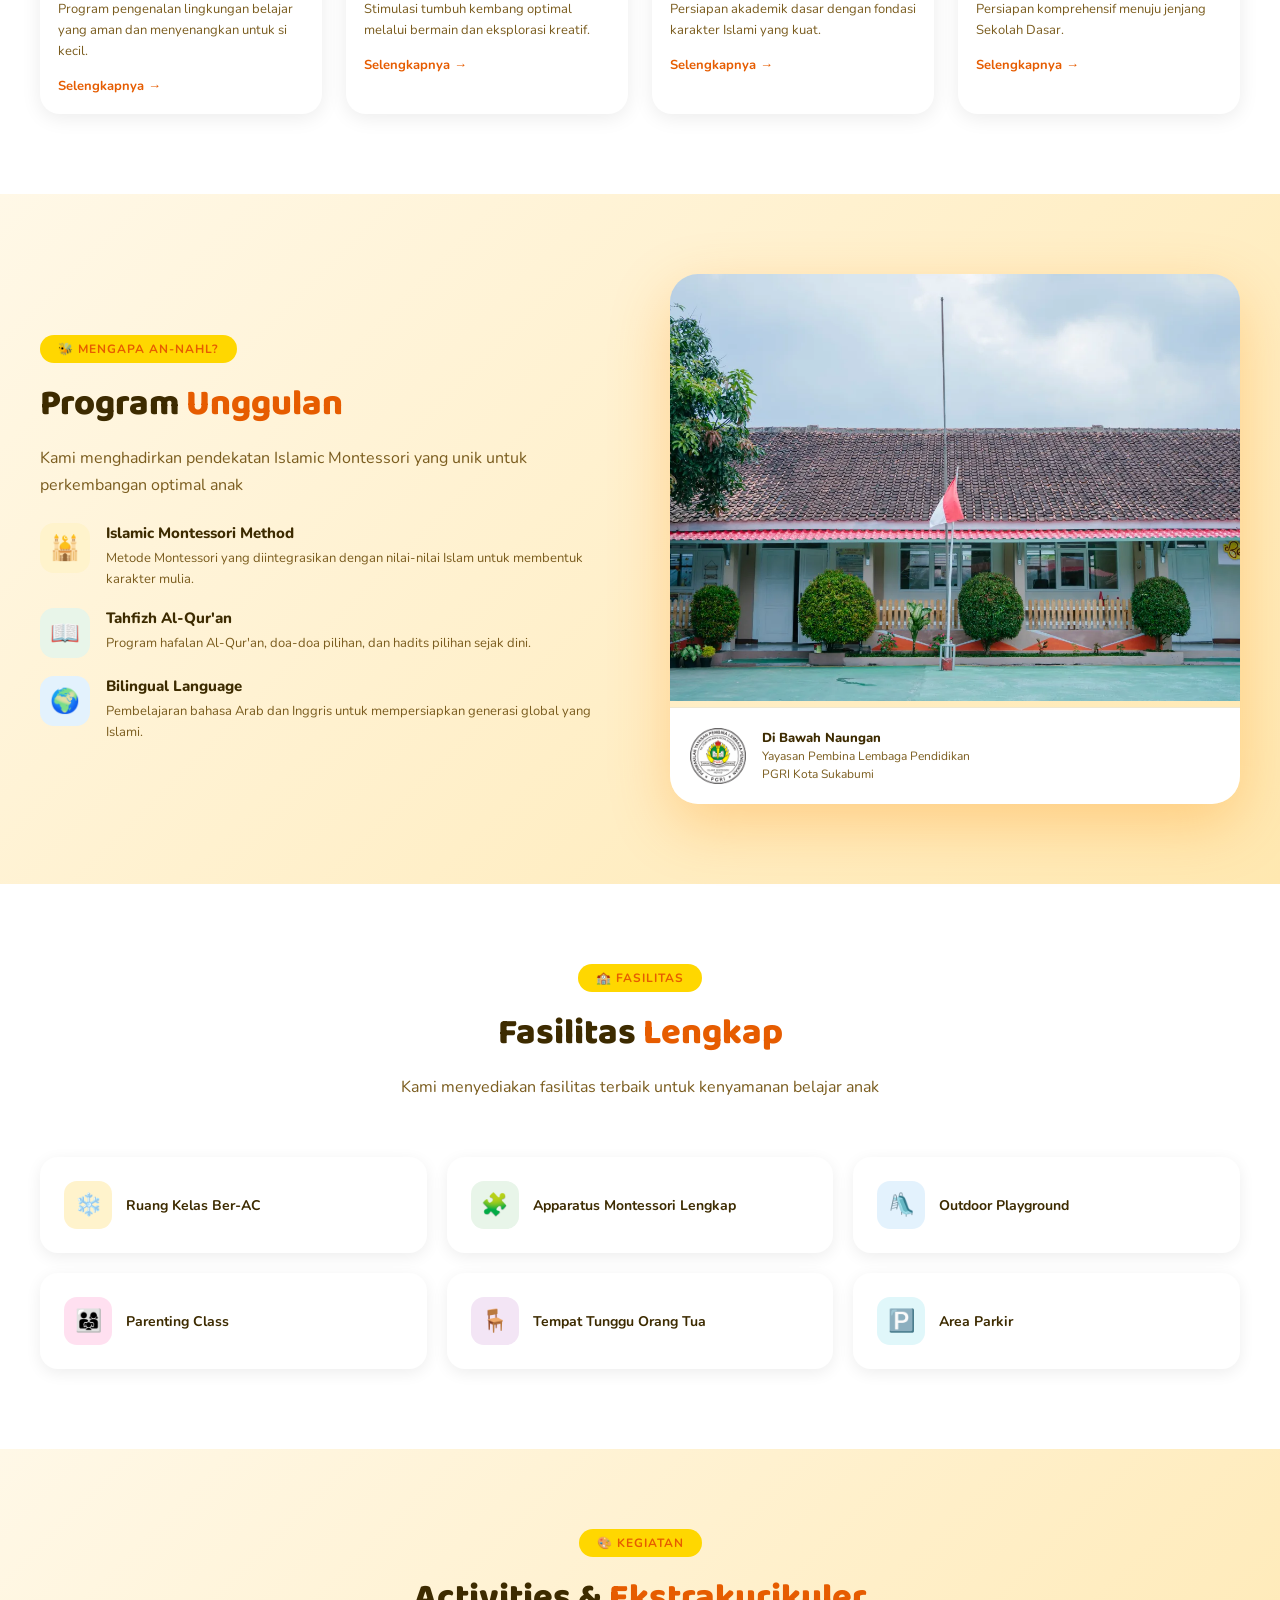
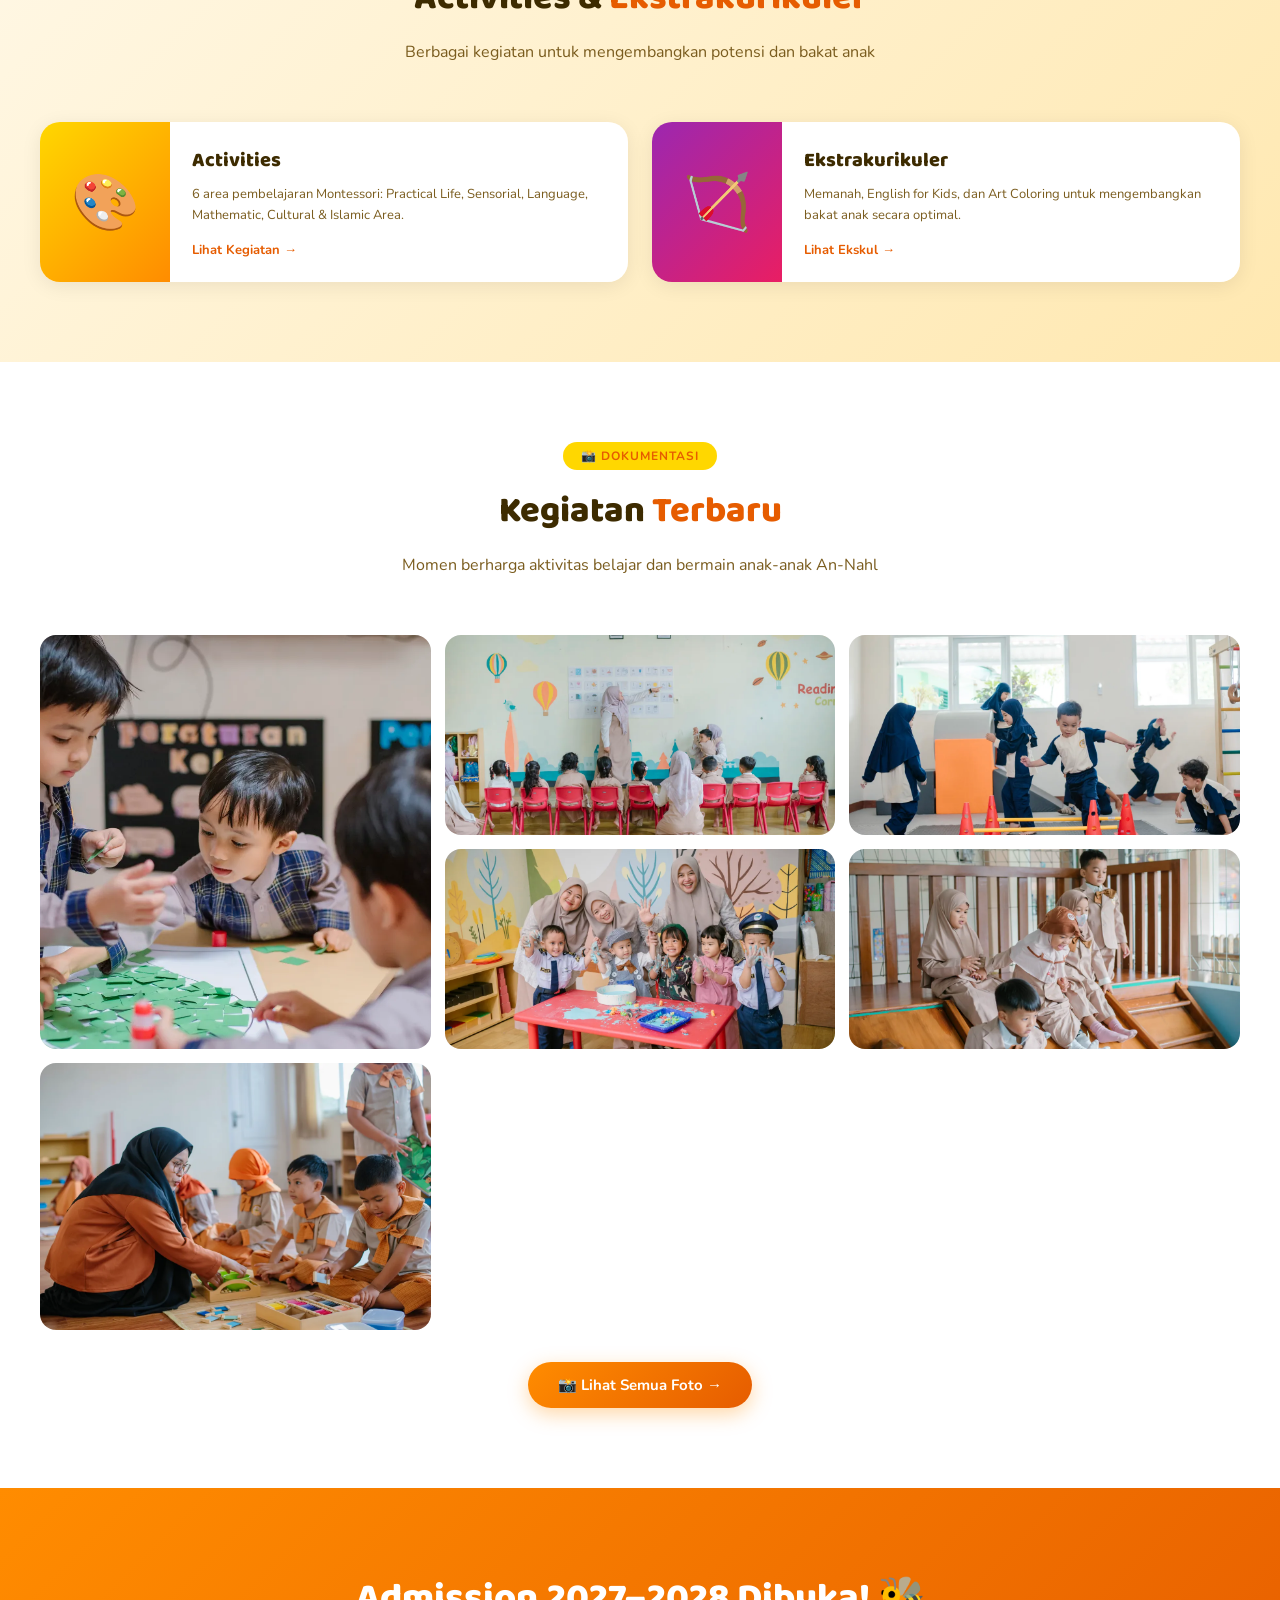
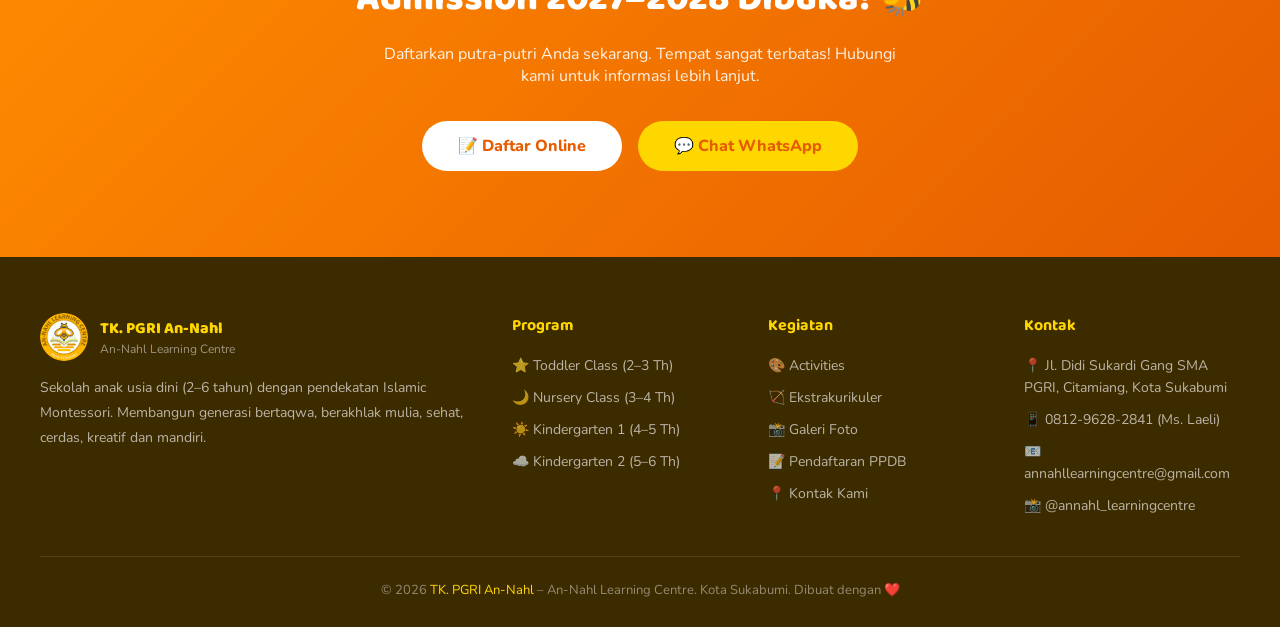
==== commit 07d0710c: "feat: buka kembali PPDB 2027/2028, restore form pendaftaran online" ====
--- a/index.html
+++ b/index.html
@@ -4,7 +4,7 @@
   <meta charset="UTF-8"/>
   <meta name="viewport" content="width=device-width, initial-scale=1.0"/>
   <link rel="icon" type="image/png" href="favicon.png"/>
-  <meta name="description" content="TK. PGRI An-Nahl Learning Centre – Sekolah Islam Montessori di Kota Sukabumi untuk anak usia 2–6 tahun. Pendaftaran 2026/2027 dibuka!"/>
+  <meta name="description" content="TK. PGRI An-Nahl Learning Centre – Sekolah Islam Montessori di Kota Sukabumi untuk anak usia 2–6 tahun. Pendaftaran 2027/2028 dibuka!"/>
   <meta name="keywords" content="TK Sukabumi, sekolah islam sukabumi, montessori sukabumi, TK An-Nahl, PAUD sukabumi, taman kanak-kanak sukabumi, Islamic Montessori"/>
   <meta name="author" content="TK. PGRI An-Nahl Learning Centre"/>
   <meta name="robots" content="index, follow"/>
@@ -133,7 +133,7 @@
   <div class="hero">
     <div class="hero-inner">
       <div>
-        <div class="hero-badge">🔴 Kuota 2026–2027 Penuh</div>
+        <div class="hero-badge">🐝 Admission 2027–2028 Dibuka!</div>
         <h1 class="hero-title">
           Sekolah Islam<br>
           <span class="hl">Montessori</span><br>
@@ -324,7 +324,8 @@
       <h2 class="section-title">Kegiatan <span>Terbaru</span></h2>
       <p class="section-desc">Momen berharga aktivitas belajar dan bermain anak-anak An-Nahl</p>
     </div>
-    <div class="latest-grid">
+    <div class="latest-grid" id="latestGrid">
+      <!-- Fallback hardcoded – diganti JS jika ada foto baru -->
       <a href="galeri" class="latest-item latest-big">
         <img src="assets/K1_B_Class_Activity.webp" alt="Kegiatan Kelas K1" loading="lazy"/>
         <div class="latest-overlay"><span>Kegiatan Kelas K1</span></div>
@@ -354,12 +355,29 @@
       <a href="galeri" class="btn-primary">📸 Lihat Semua Foto →</a>
     </div>
   </div></section>
+  <script>
+    // Coba ambil 6 foto terbaru dari manifest, tampilkan jika ada
+    fetch('/api/galeri')
+      .then(r => r.ok ? r.json() : null)
+      .then(data => {
+        if (!data || !Array.isArray(data.photos) || data.photos.length === 0) return;
+        const latest = data.photos.slice(0, 6);
+        const grid = document.getElementById('latestGrid');
+        if (!grid) return;
+        grid.innerHTML = latest.map((p, i) => `
+          <a href="galeri" class="latest-item${i === 0 ? ' latest-big' : ''}">
+            <img src="assets/galeri/${p.category}/${p.filename}" alt="${p.caption}" loading="lazy"/>
+            <div class="latest-overlay"><span>${p.caption}</span></div>
+          </a>`).join('');
+      })
+      .catch(() => {});
+  </script>
 
   <!-- CTA -->
   <div class="cta-section">
-    <h2>Kuota 2026–2027 Telah Penuh 🔴</h2>
-    <p>Terima kasih atas kepercayaan Anda. Ikuti Instagram kami untuk informasi pendaftaran tahun ajaran berikutnya.</p>
-    <a href="https://instagram.com/annahl_learningcentre" target="_blank" class="cta-btn">📸 Follow Instagram</a>
+    <h2>Admission 2027–2028 Dibuka! 🐝</h2>
+    <p>Daftarkan putra-putri Anda sekarang. Tempat sangat terbatas! Hubungi kami untuk informasi lebih lanjut.</p>
+    <a href="ppdb" class="cta-btn">📝 Daftar Online</a>
     <a href="https://wa.me/6281296282841" target="_blank" class="cta-btn wa">💬 Chat WhatsApp</a>
   </div>
 
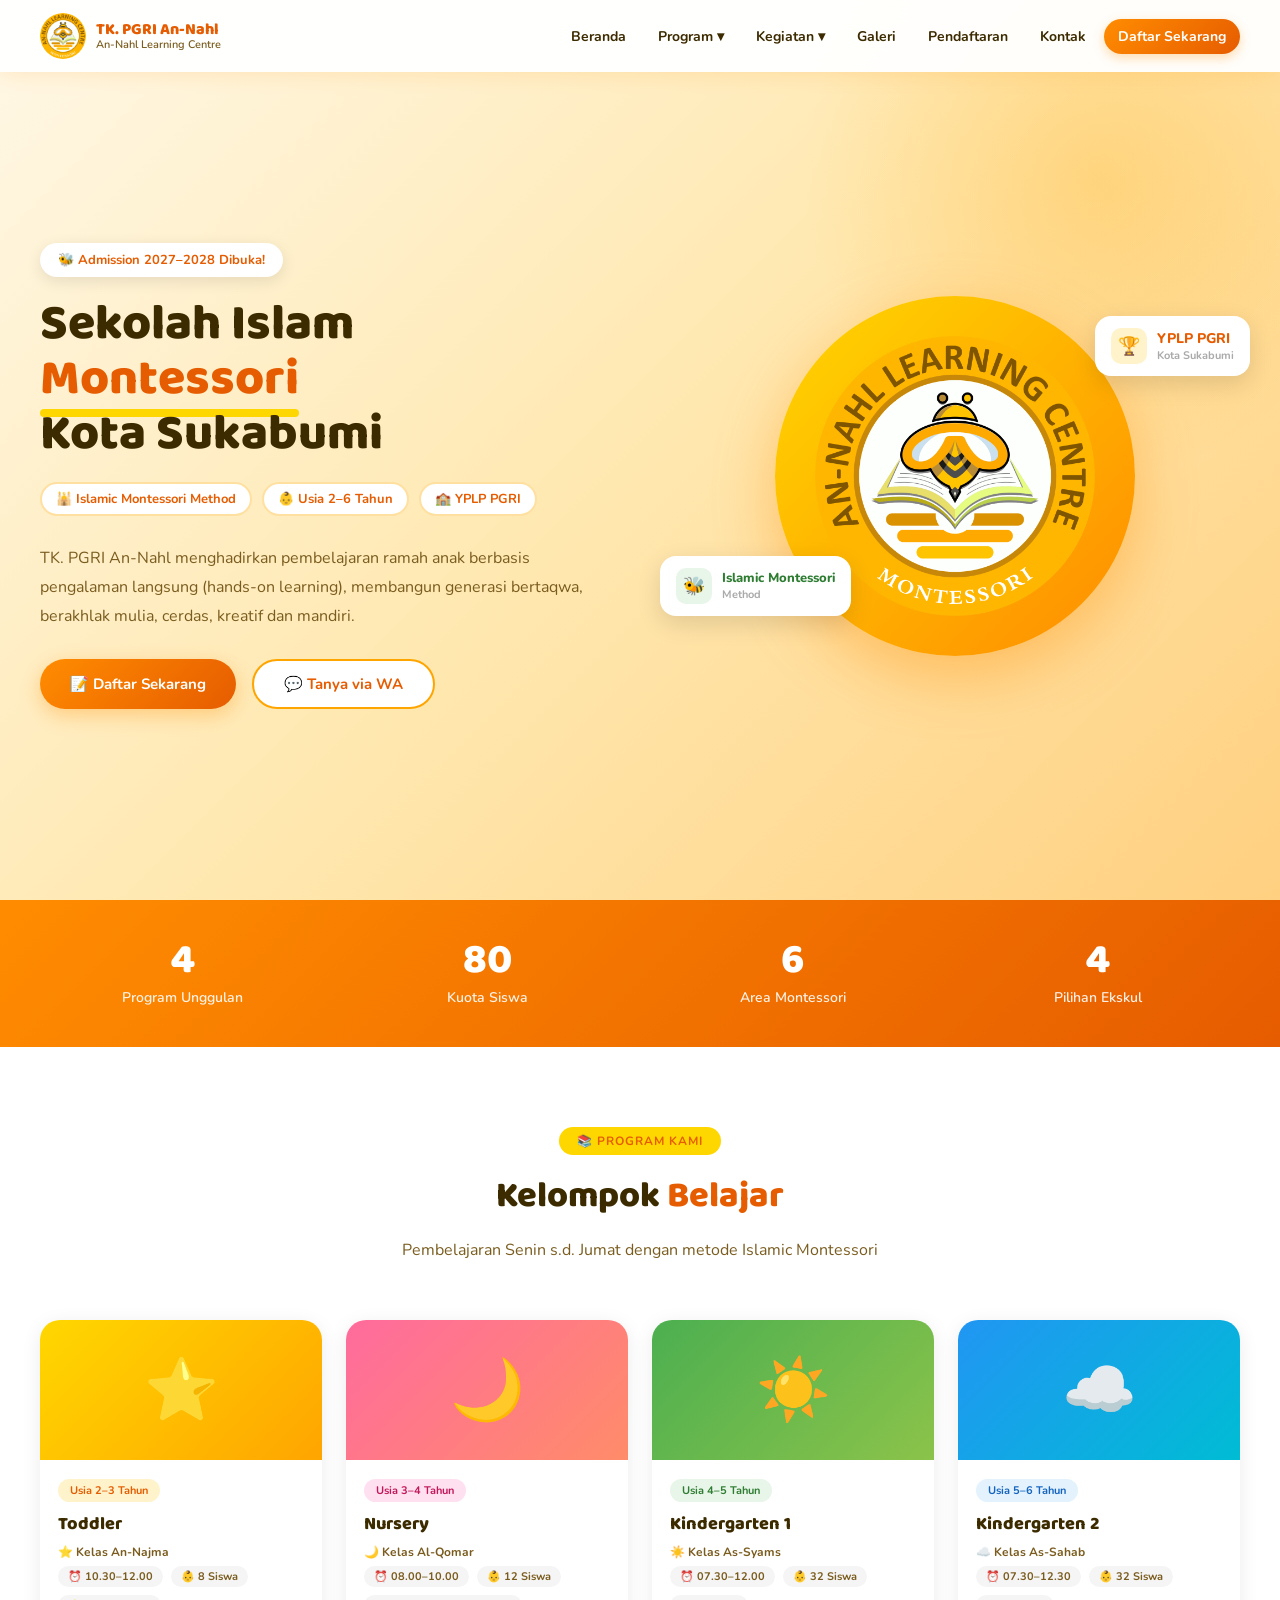
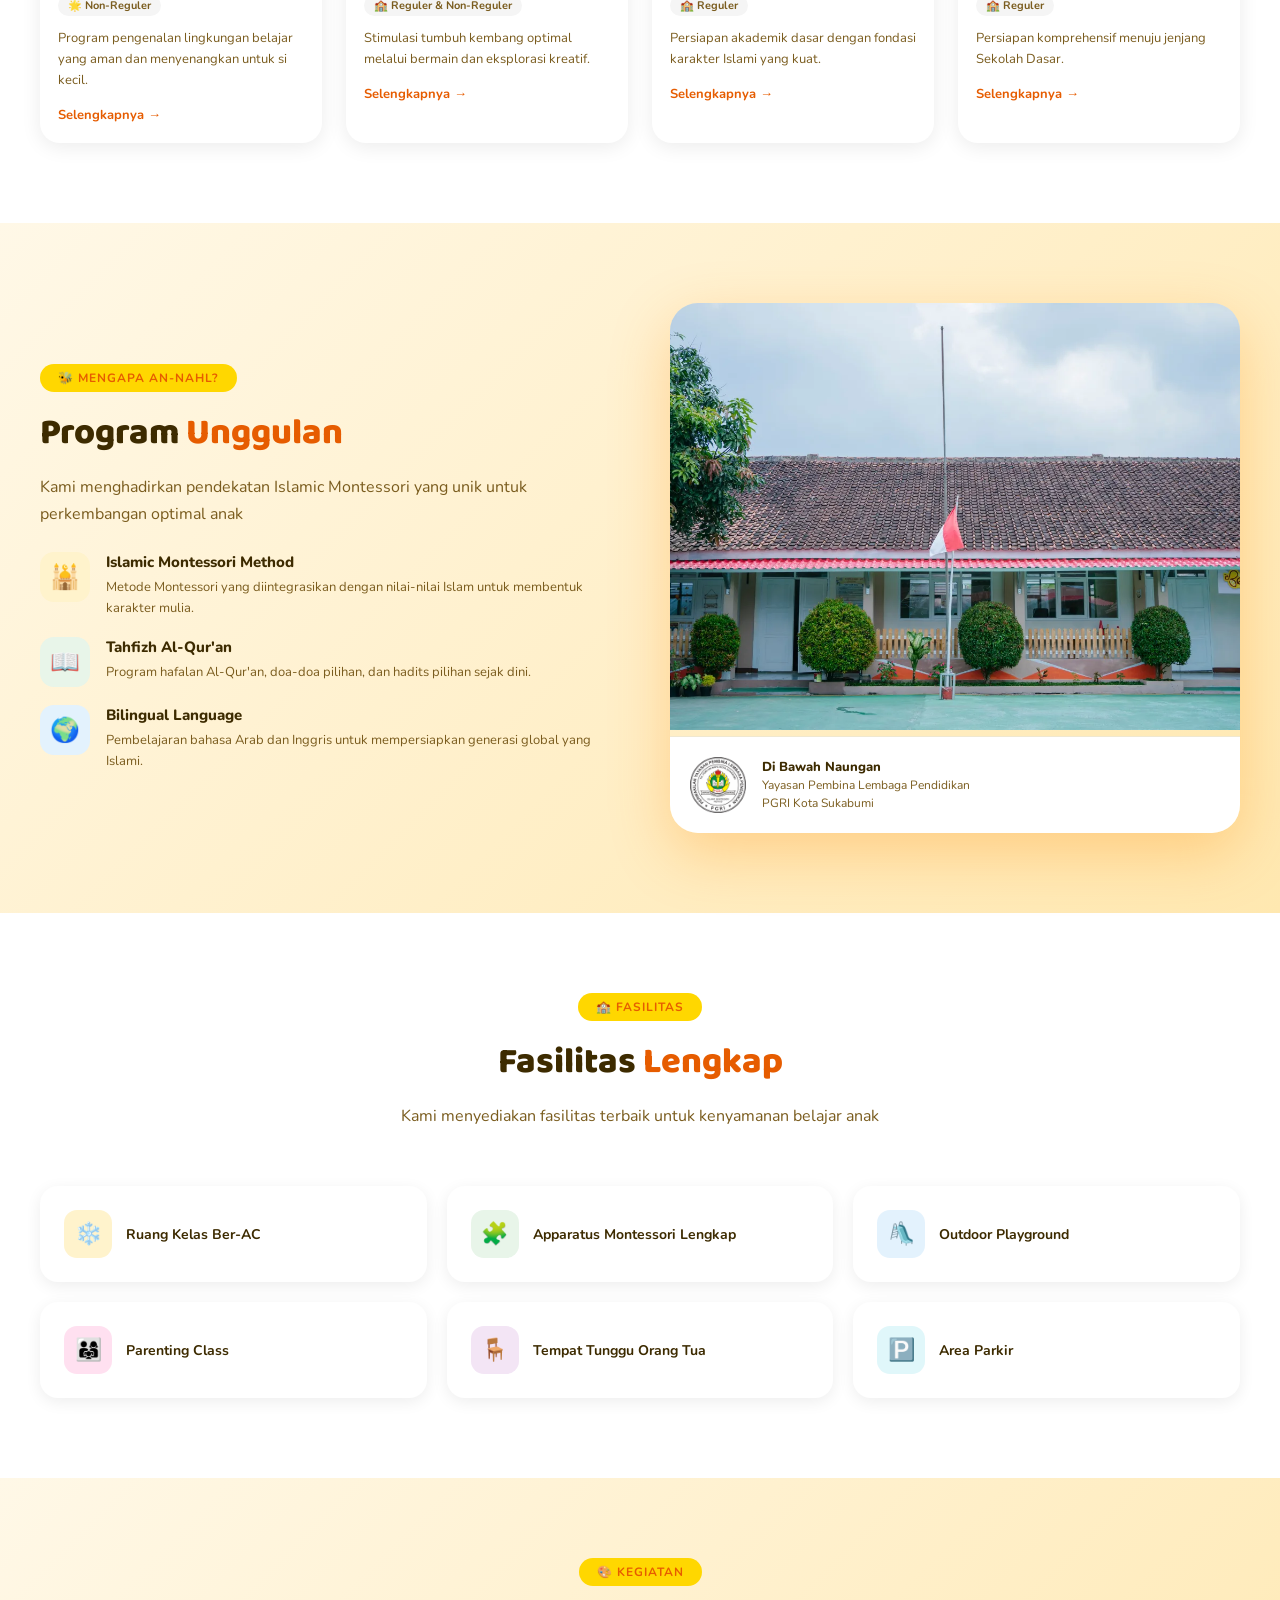
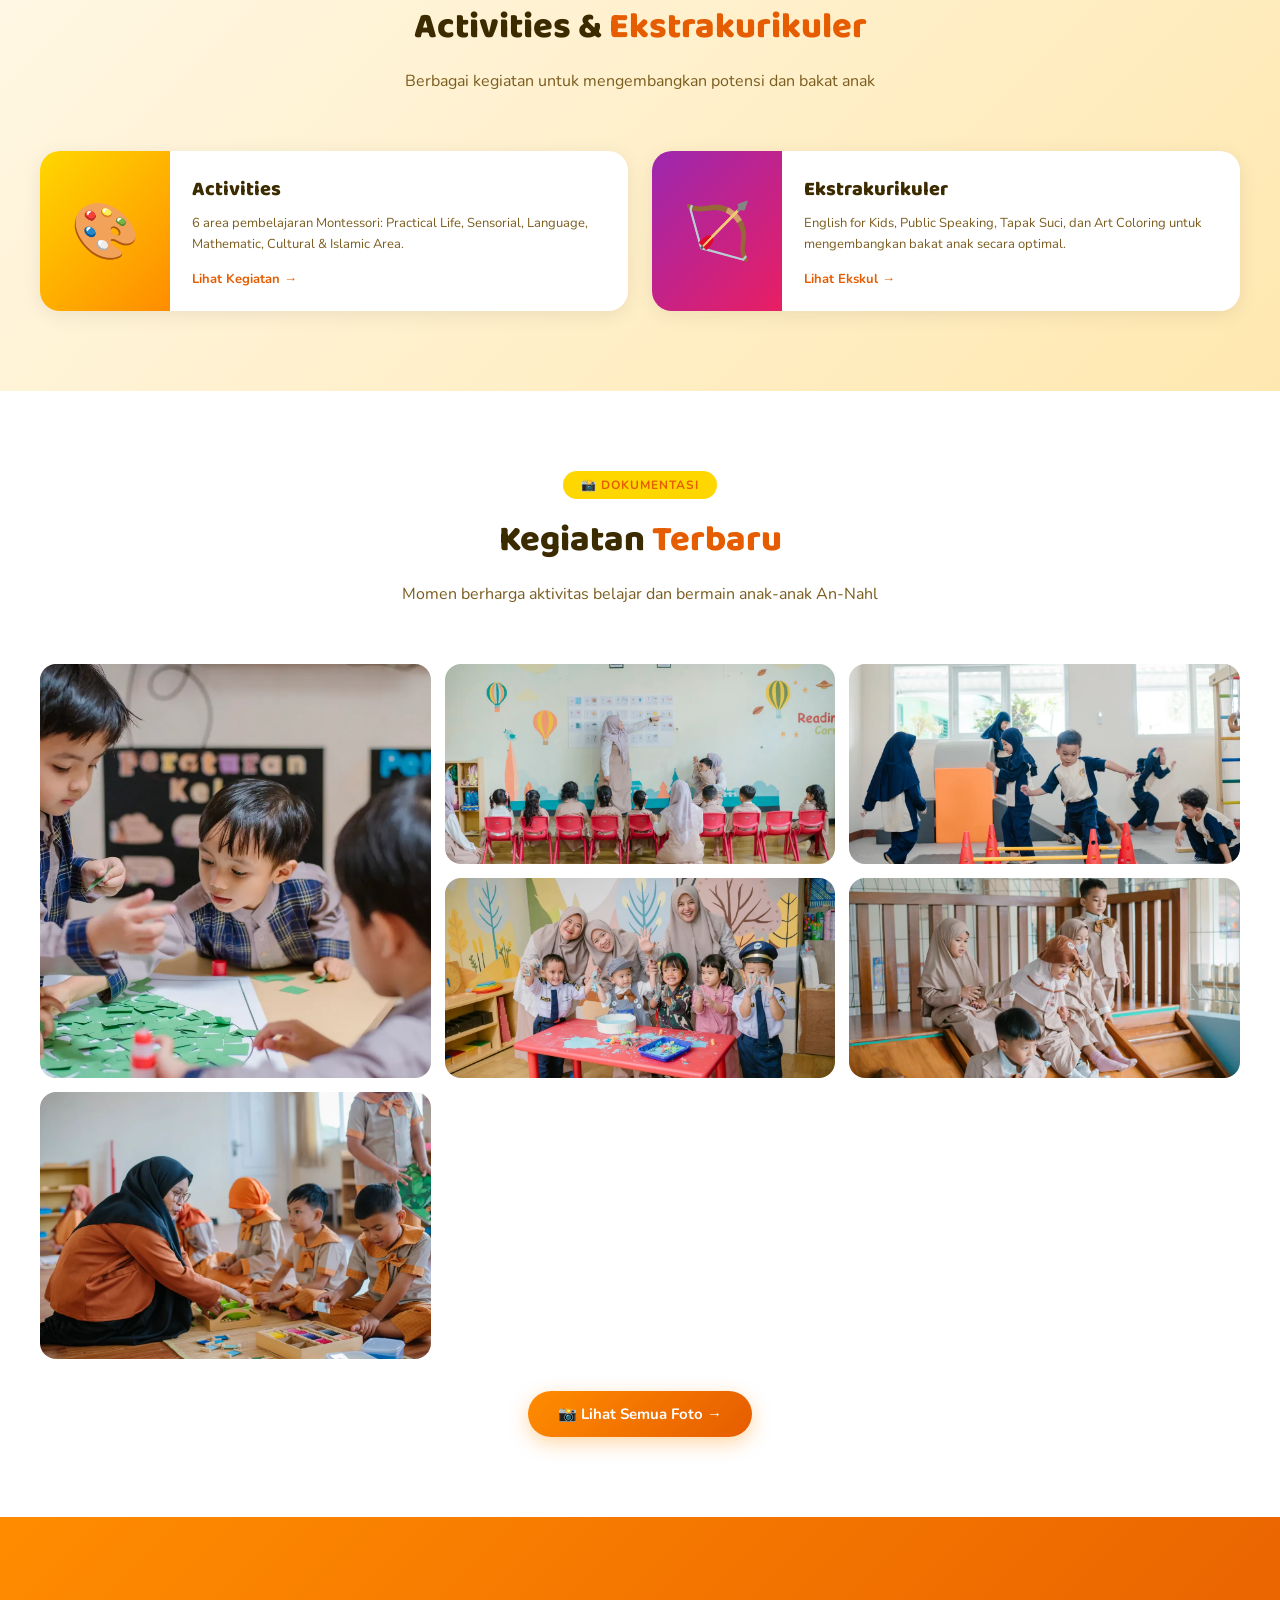
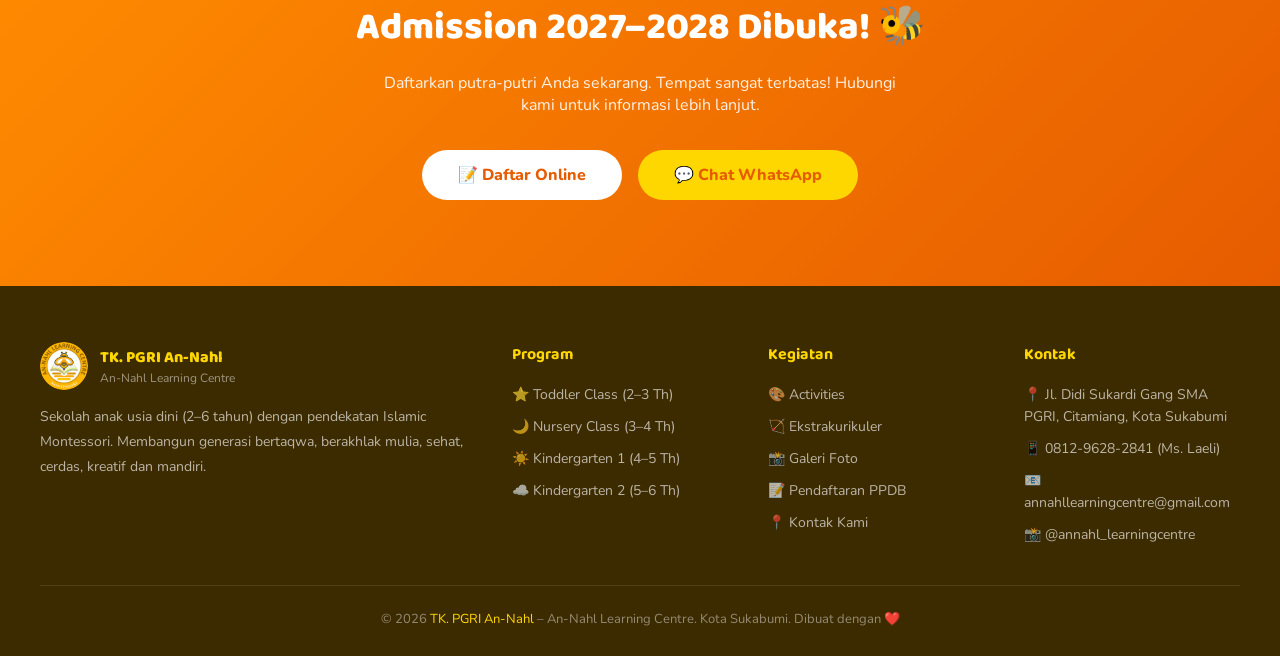
==== commit 40787df8: "feat: revisi klien - kelas reguler/non-reguler, 4 ekskul, alur 2027, jadwal harian, galeri, seragam," ====
--- a/index.html
+++ b/index.html
@@ -178,7 +178,7 @@
       <div class="stat-item"><div class="stat-number">4</div><div class="stat-label">Program Unggulan</div></div>
       <div class="stat-item"><div class="stat-number">80</div><div class="stat-label">Kuota Siswa</div></div>
       <div class="stat-item"><div class="stat-number">6</div><div class="stat-label">Area Montessori</div></div>
-      <div class="stat-item"><div class="stat-number">3</div><div class="stat-label">Pilihan Ekskul</div></div>
+      <div class="stat-item"><div class="stat-number">4</div><div class="stat-label">Pilihan Ekskul</div></div>
     </div>
   </div>
 
@@ -199,6 +199,7 @@
           <div class="program-detail">
             <span>⏰ 10.30–12.00</span>
             <span>👶 8 Siswa</span>
+            <span>🌟 Non-Reguler</span>
           </div>
           <p>Program pengenalan lingkungan belajar yang aman dan menyenangkan untuk si kecil.</p>
           <span class="program-link">Selengkapnya →</span>
@@ -213,6 +214,7 @@
           <div class="program-detail">
             <span>⏰ 08.00–10.00</span>
             <span>👶 12 Siswa</span>
+            <span>🏫 Reguler & Non-Reguler</span>
           </div>
           <p>Stimulasi tumbuh kembang optimal melalui bermain dan eksplorasi kreatif.</p>
           <span class="program-link">Selengkapnya →</span>
@@ -226,7 +228,8 @@
           <div class="class-name">☀️ Kelas As-Syams</div>
           <div class="program-detail">
             <span>⏰ 07.30–12.00</span>
-            <span>👶 30 Siswa</span>
+            <span>👶 32 Siswa</span>
+            <span>🏫 Reguler</span>
           </div>
           <p>Persiapan akademik dasar dengan fondasi karakter Islami yang kuat.</p>
           <span class="program-link">Selengkapnya →</span>
@@ -240,7 +243,8 @@
           <div class="class-name">☁️ Kelas As-Sahab</div>
           <div class="program-detail">
             <span>⏰ 07.30–12.30</span>
-            <span>👶 30 Siswa</span>
+            <span>👶 32 Siswa</span>
+            <span>🏫 Reguler</span>
           </div>
           <p>Persiapan komprehensif menuju jenjang Sekolah Dasar.</p>
           <span class="program-link">Selengkapnya →</span>
@@ -310,7 +314,7 @@
         <div class="act-thumb" style="background:linear-gradient(135deg,#9C27B0,#E91E63)">🏹</div>
         <div class="act-body">
           <h3>Ekstrakurikuler</h3>
-          <p>Memanah, English for Kids, dan Art Coloring untuk mengembangkan bakat anak secara optimal.</p>
+          <p>English for Kids, Public Speaking, Tapak Suci, dan Art Coloring untuk mengembangkan bakat anak secara optimal.</p>
           <span class="program-link">Lihat Ekskul →</span>
         </div>
       </a>
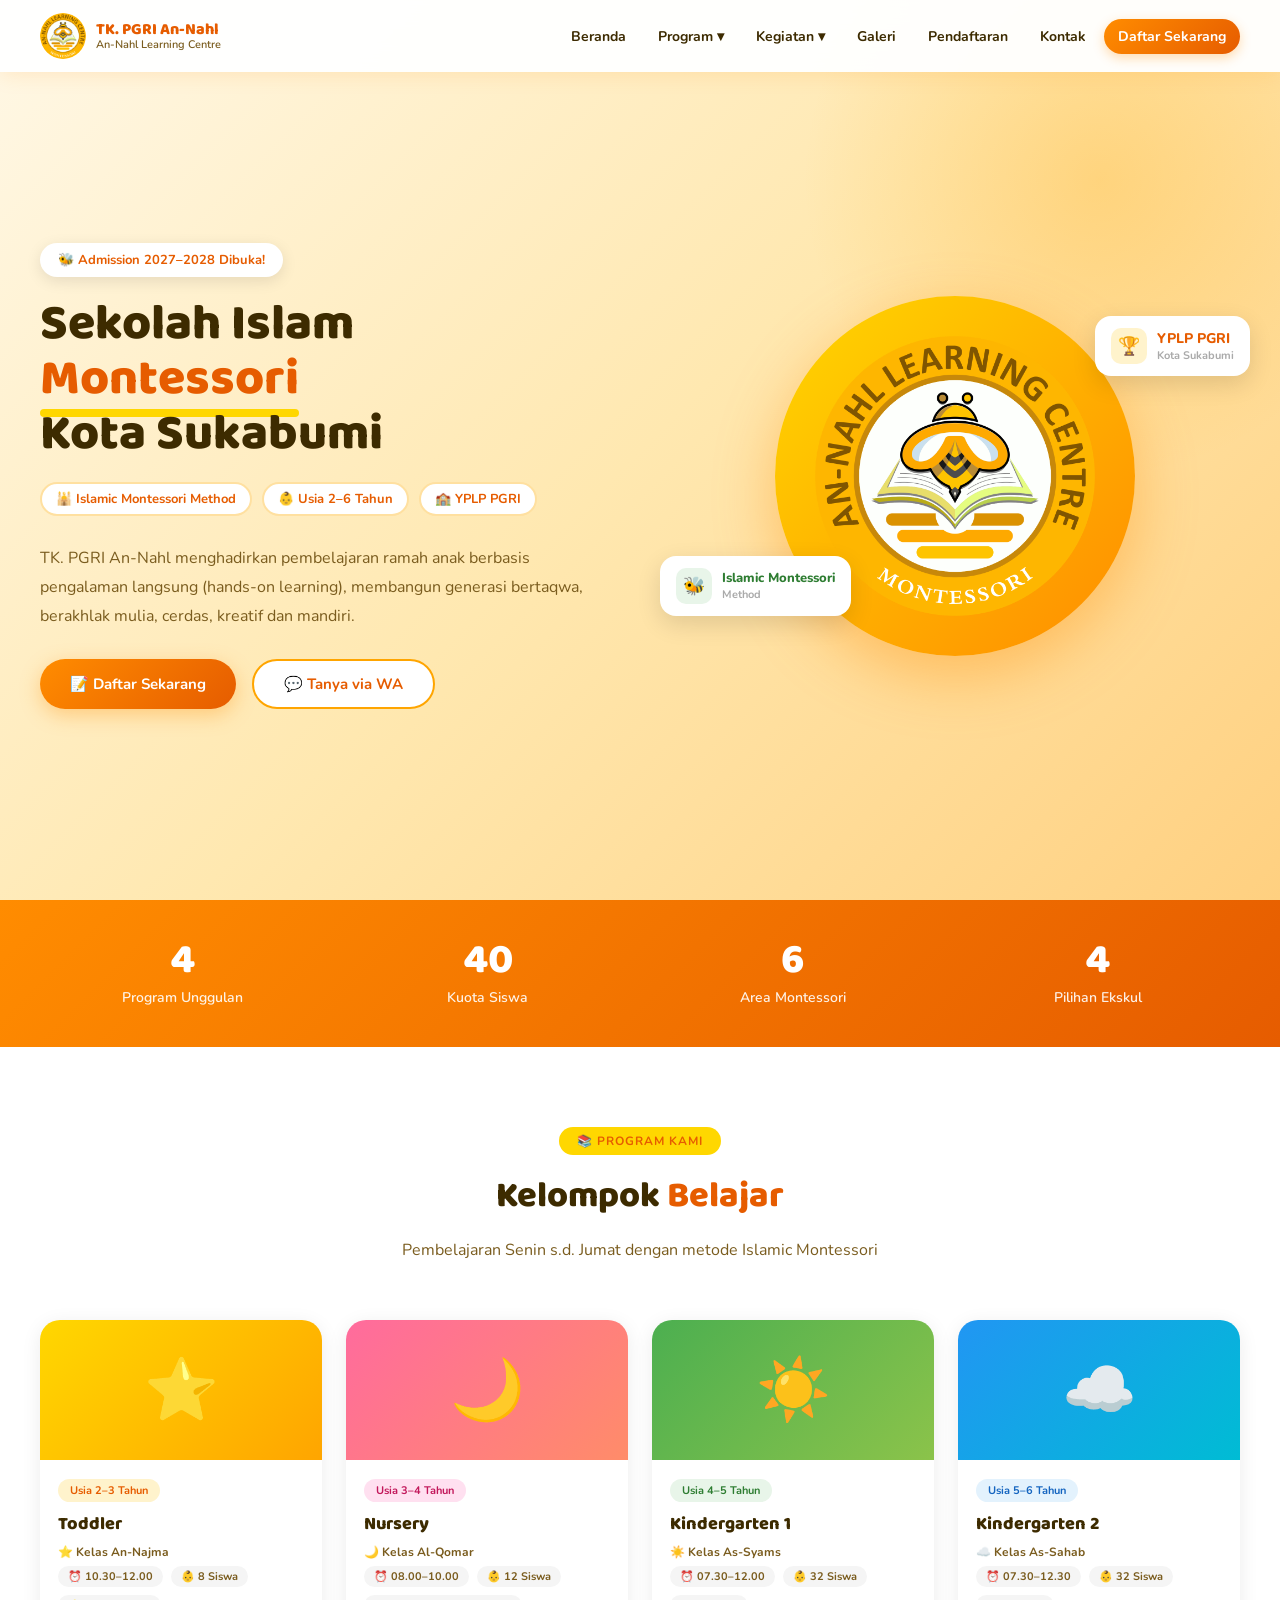
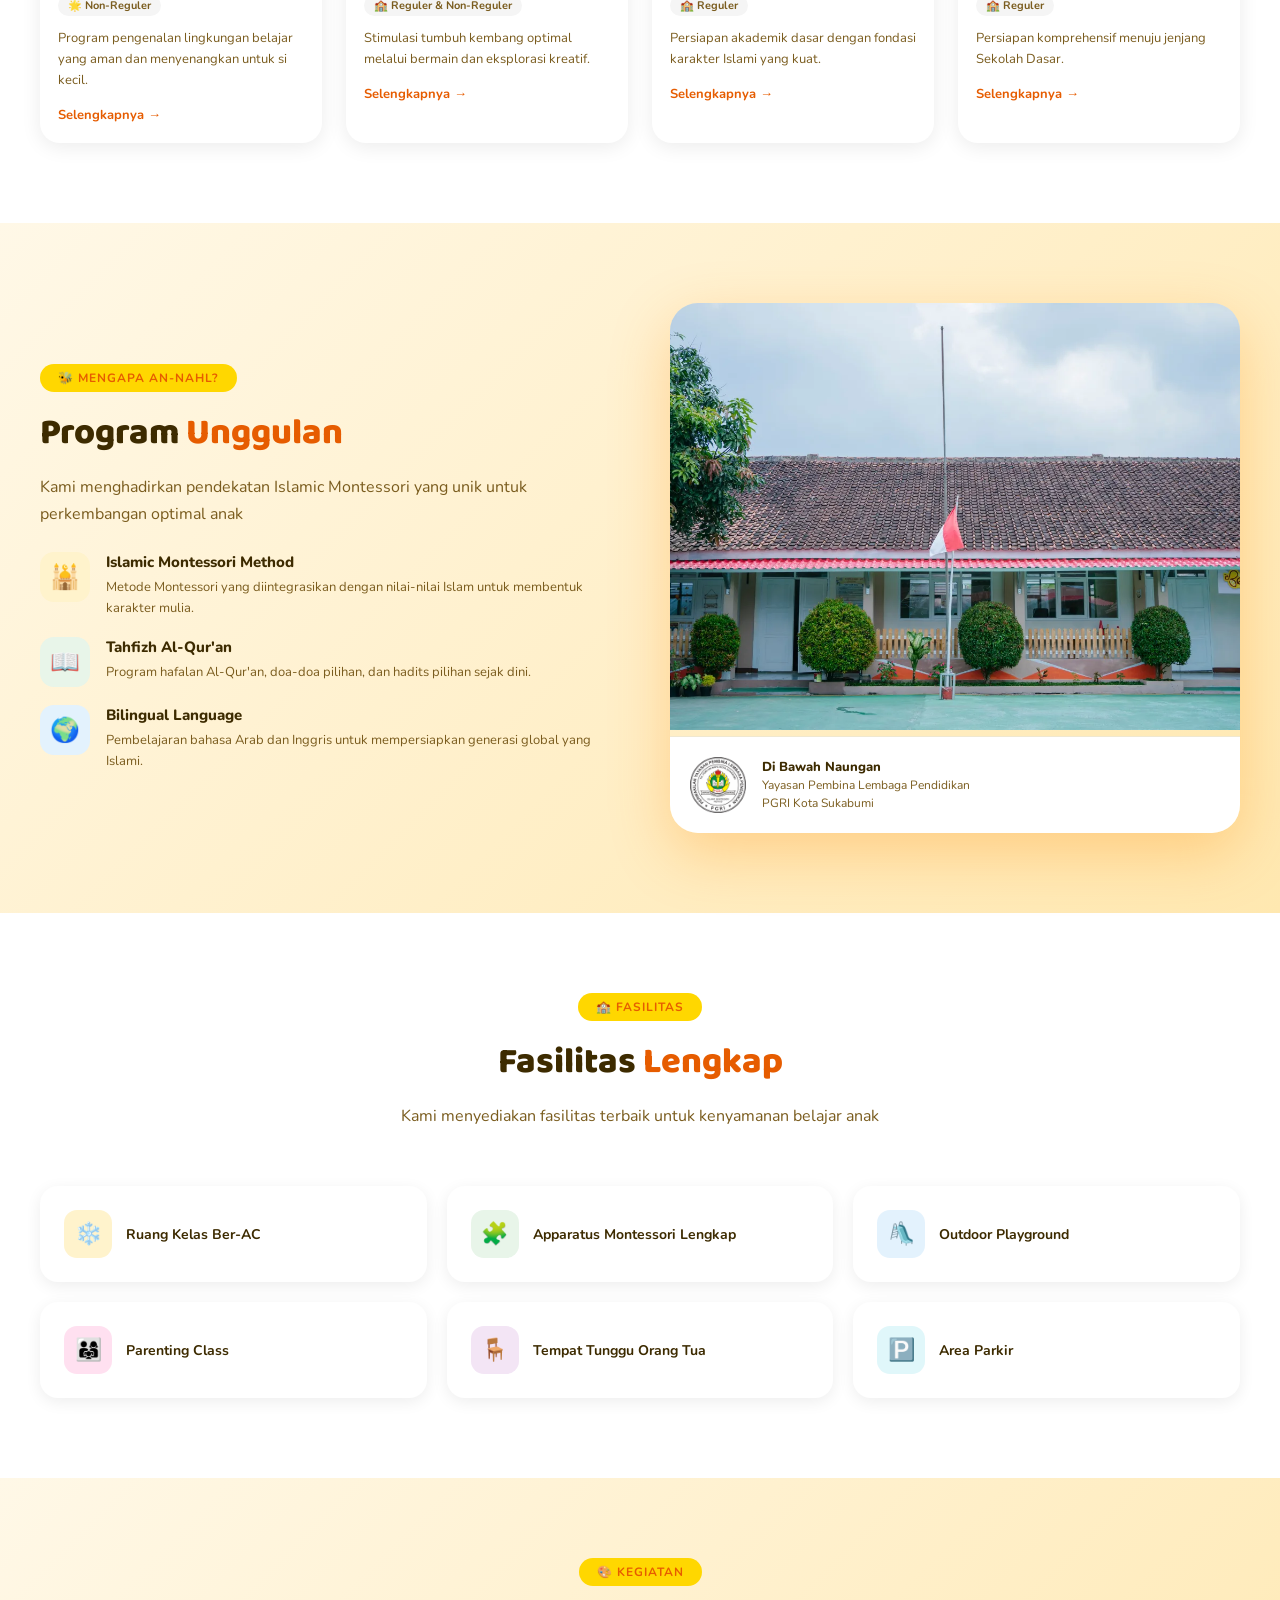
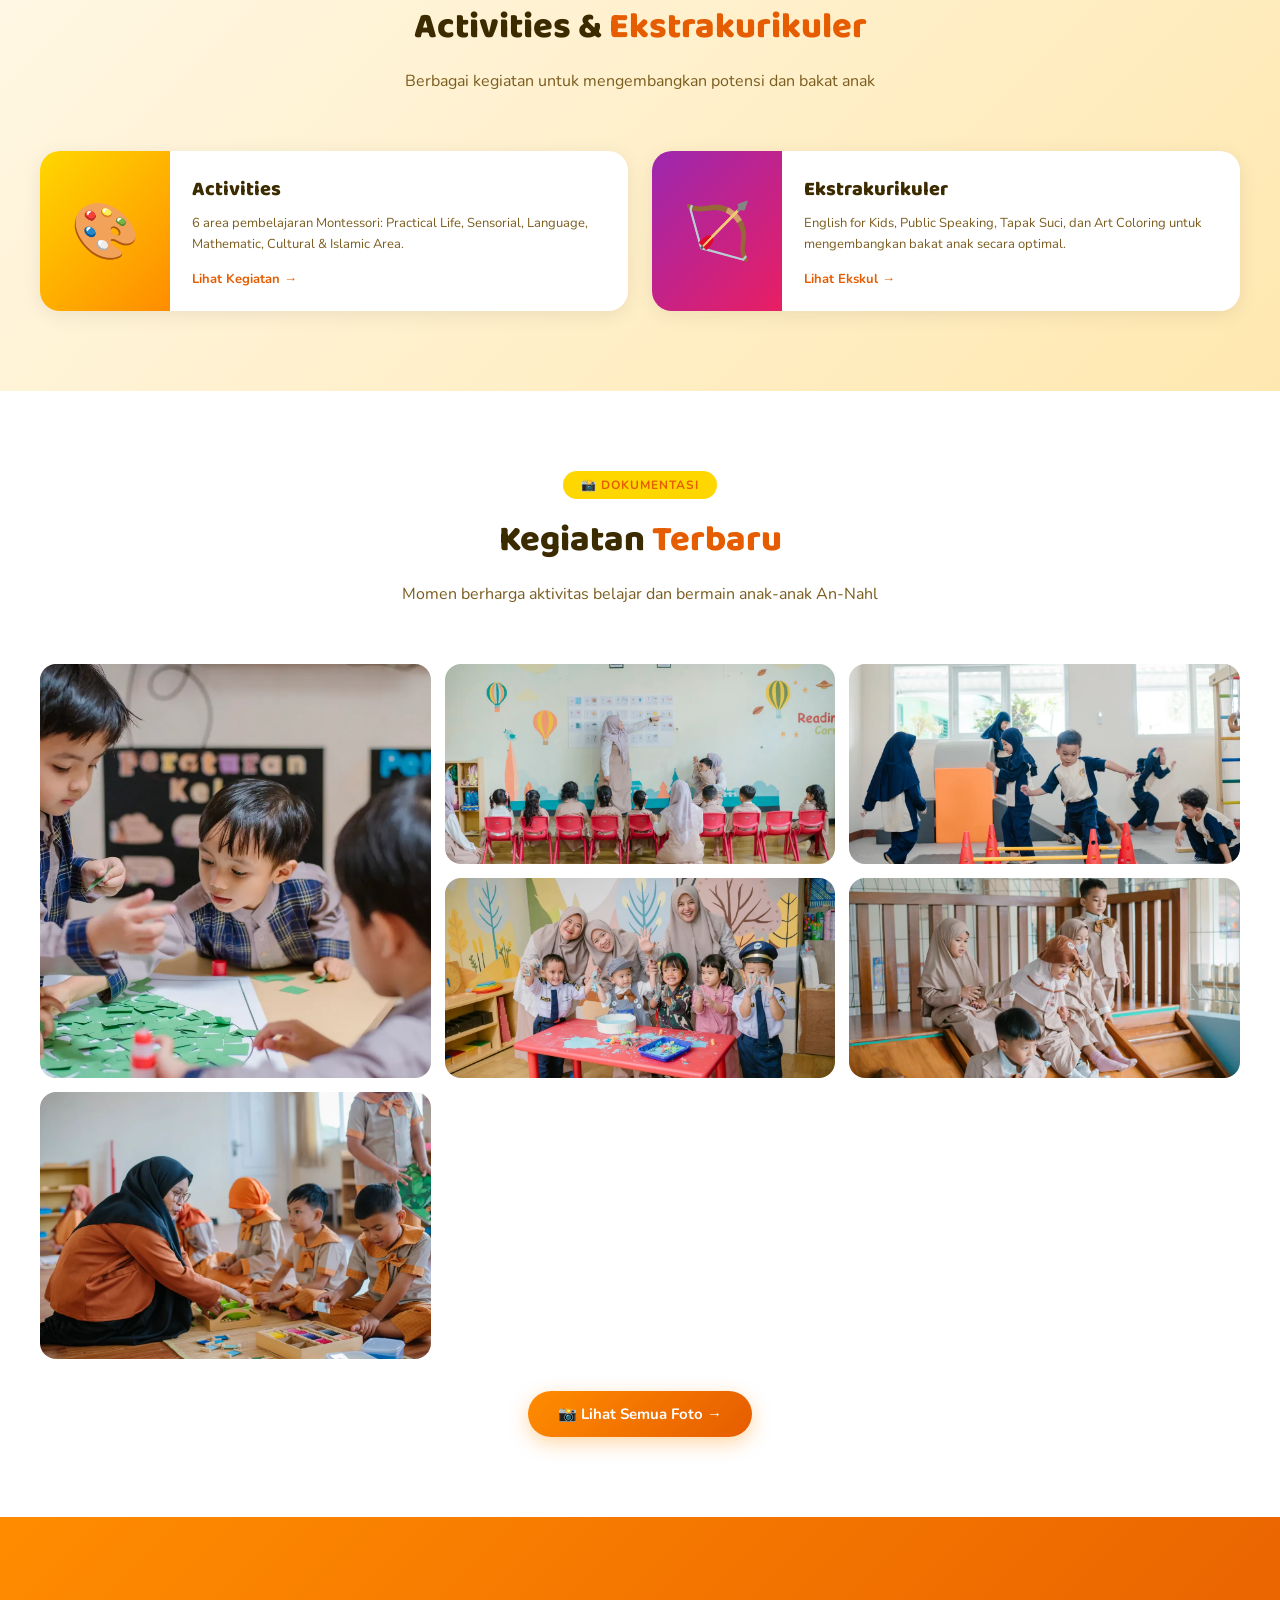
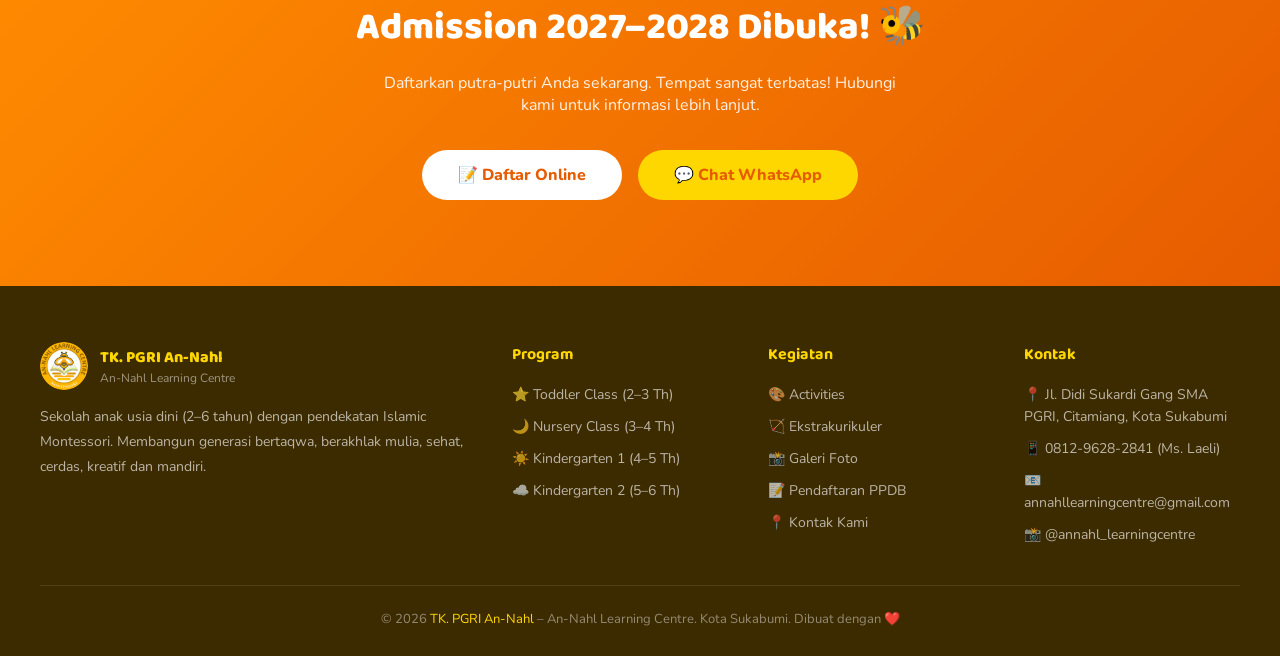
==== commit 00a26250: "feat: rincian biaya SPMB 2027/2028 Rp 9jt + kuota beranda 40" ====
--- a/index.html
+++ b/index.html
@@ -176,7 +176,7 @@
   <div class="stats-bar">
     <div class="container">
       <div class="stat-item"><div class="stat-number">4</div><div class="stat-label">Program Unggulan</div></div>
-      <div class="stat-item"><div class="stat-number">80</div><div class="stat-label">Kuota Siswa</div></div>
+      <div class="stat-item"><div class="stat-number">40</div><div class="stat-label">Kuota Siswa</div></div>
       <div class="stat-item"><div class="stat-number">6</div><div class="stat-label">Area Montessori</div></div>
       <div class="stat-item"><div class="stat-number">4</div><div class="stat-label">Pilihan Ekskul</div></div>
     </div>
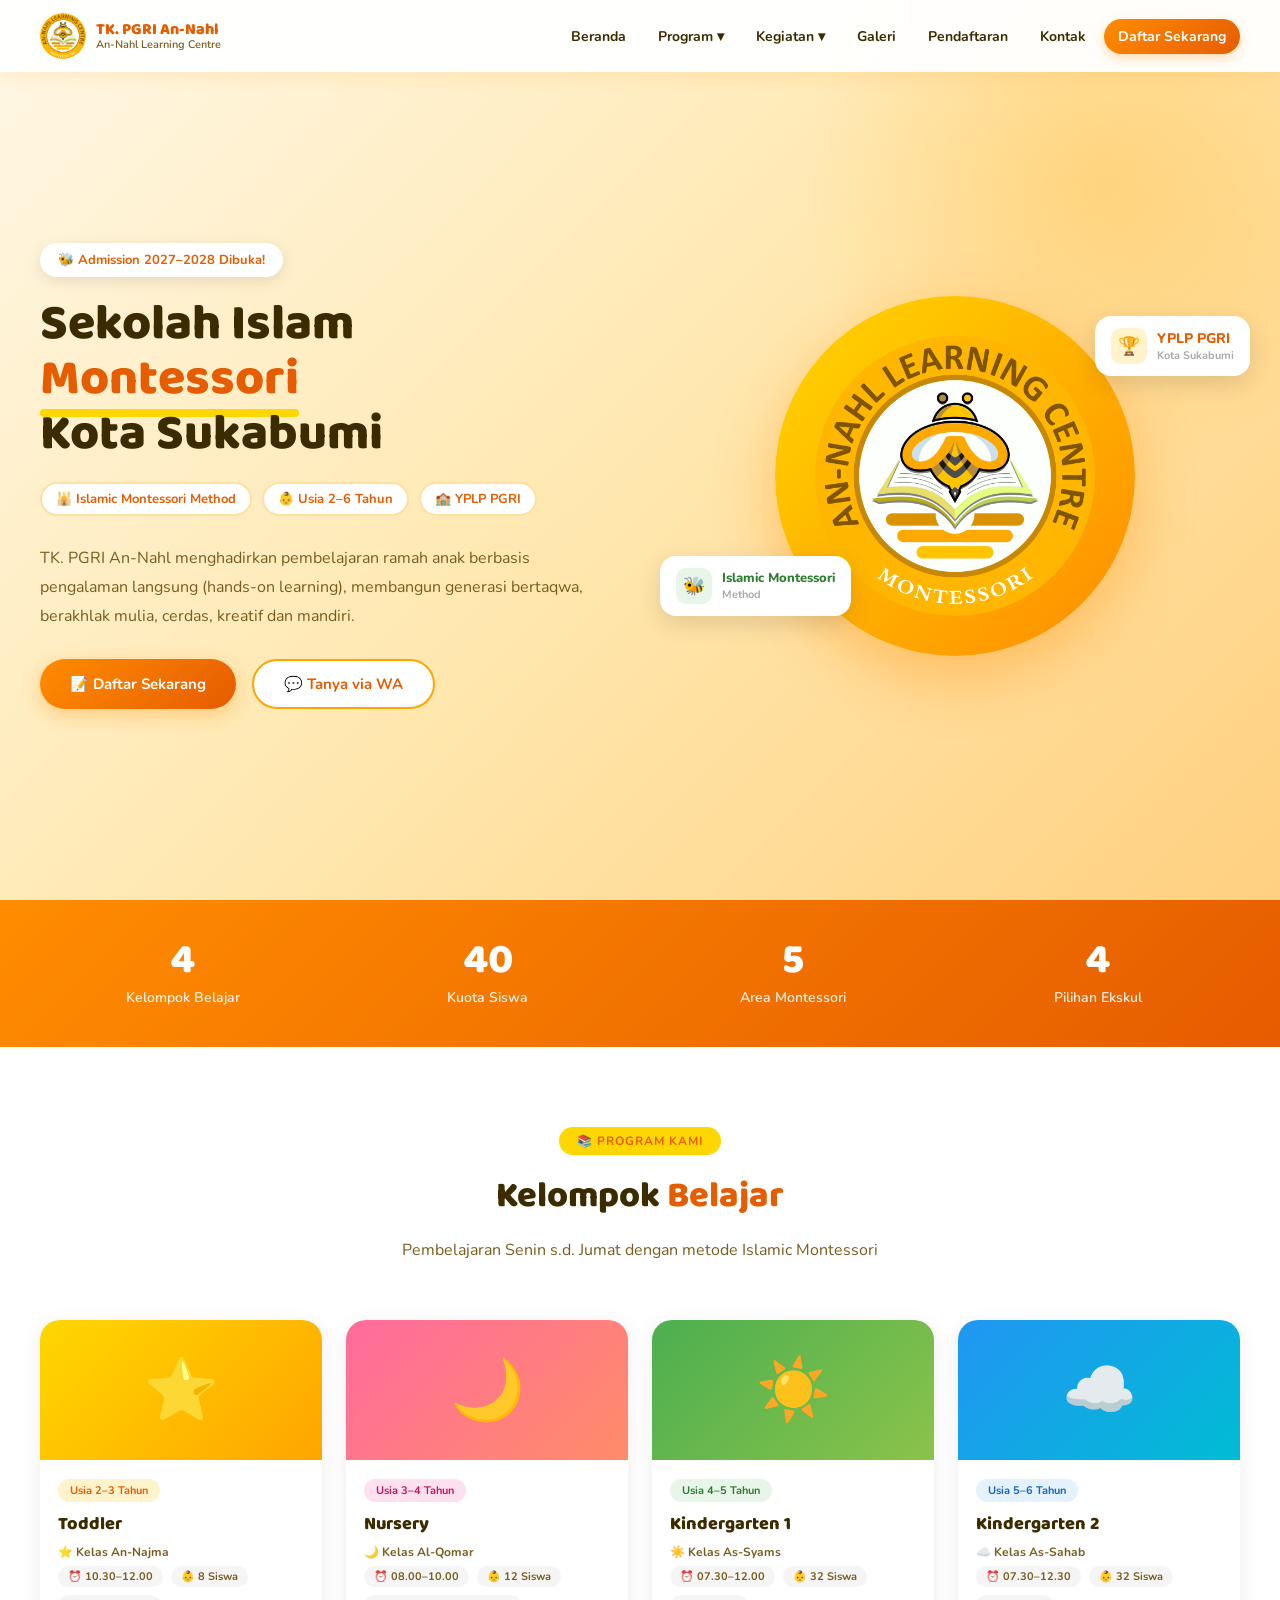
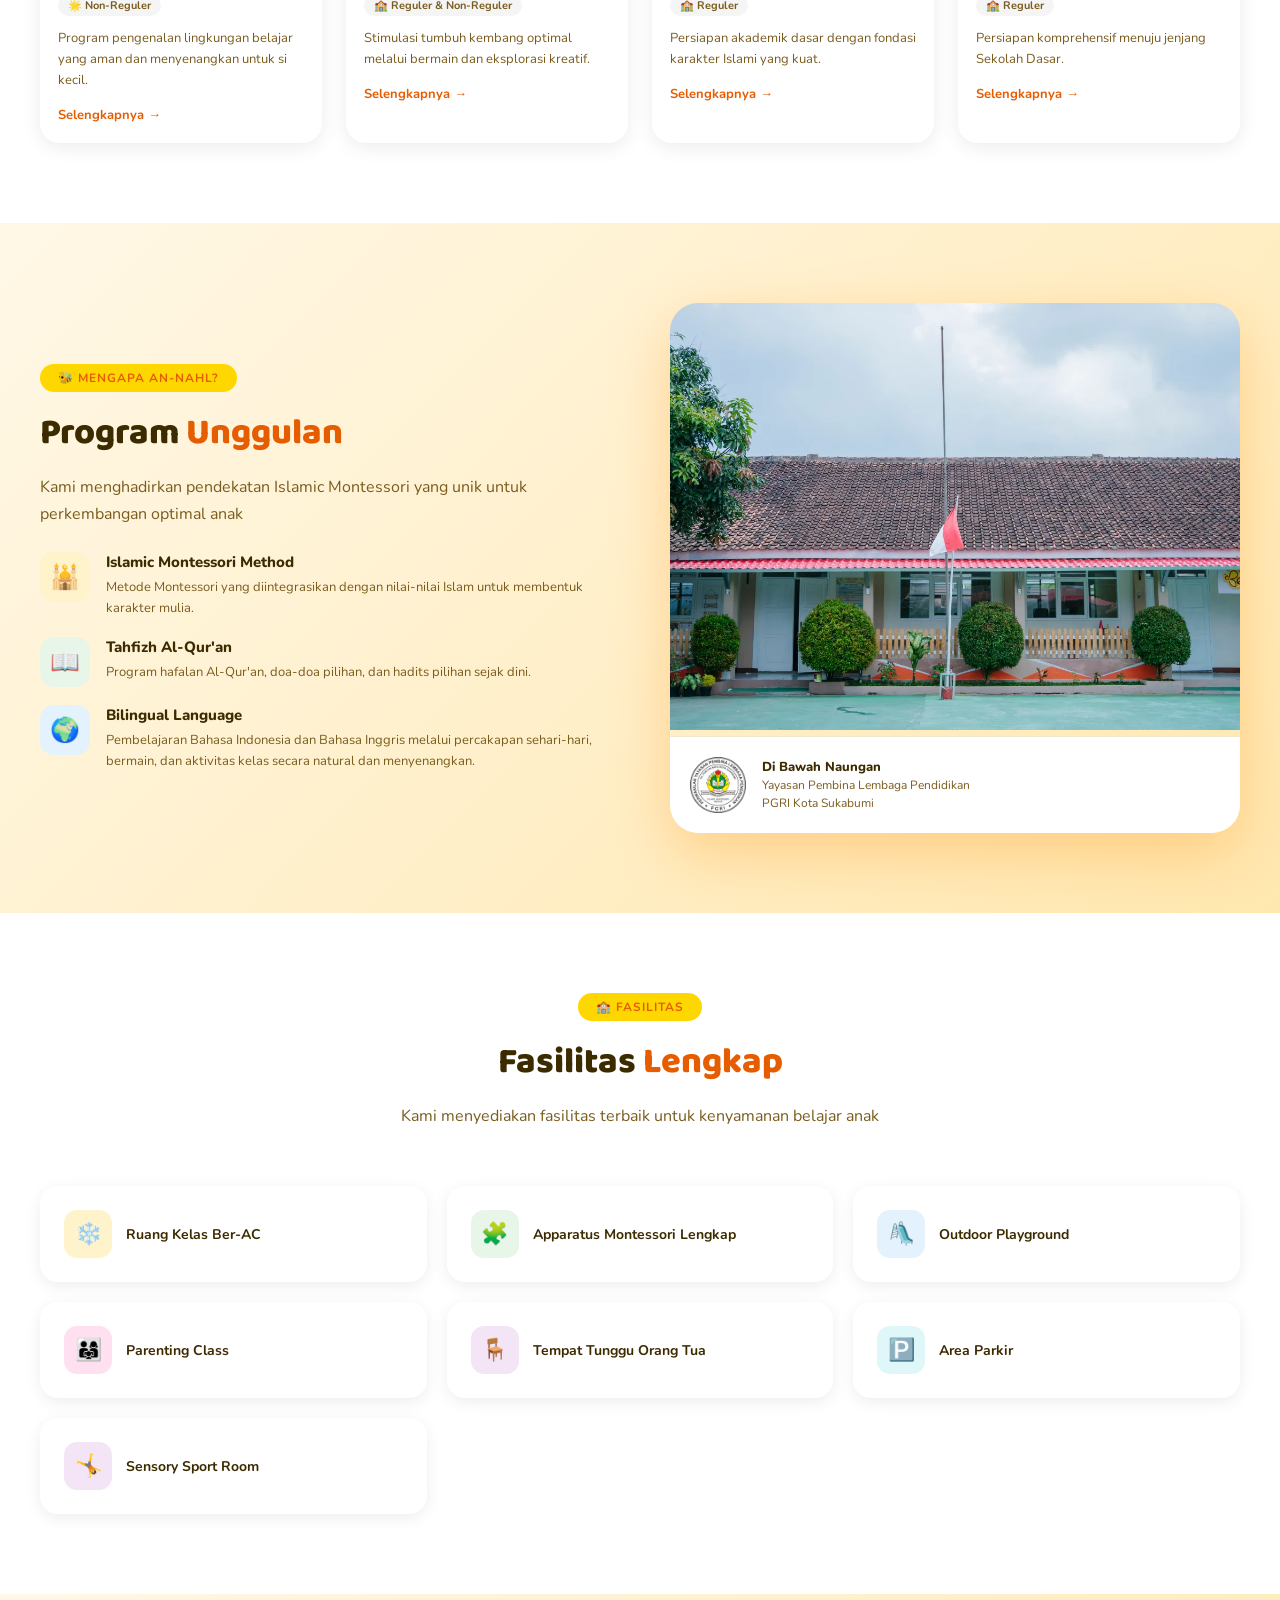
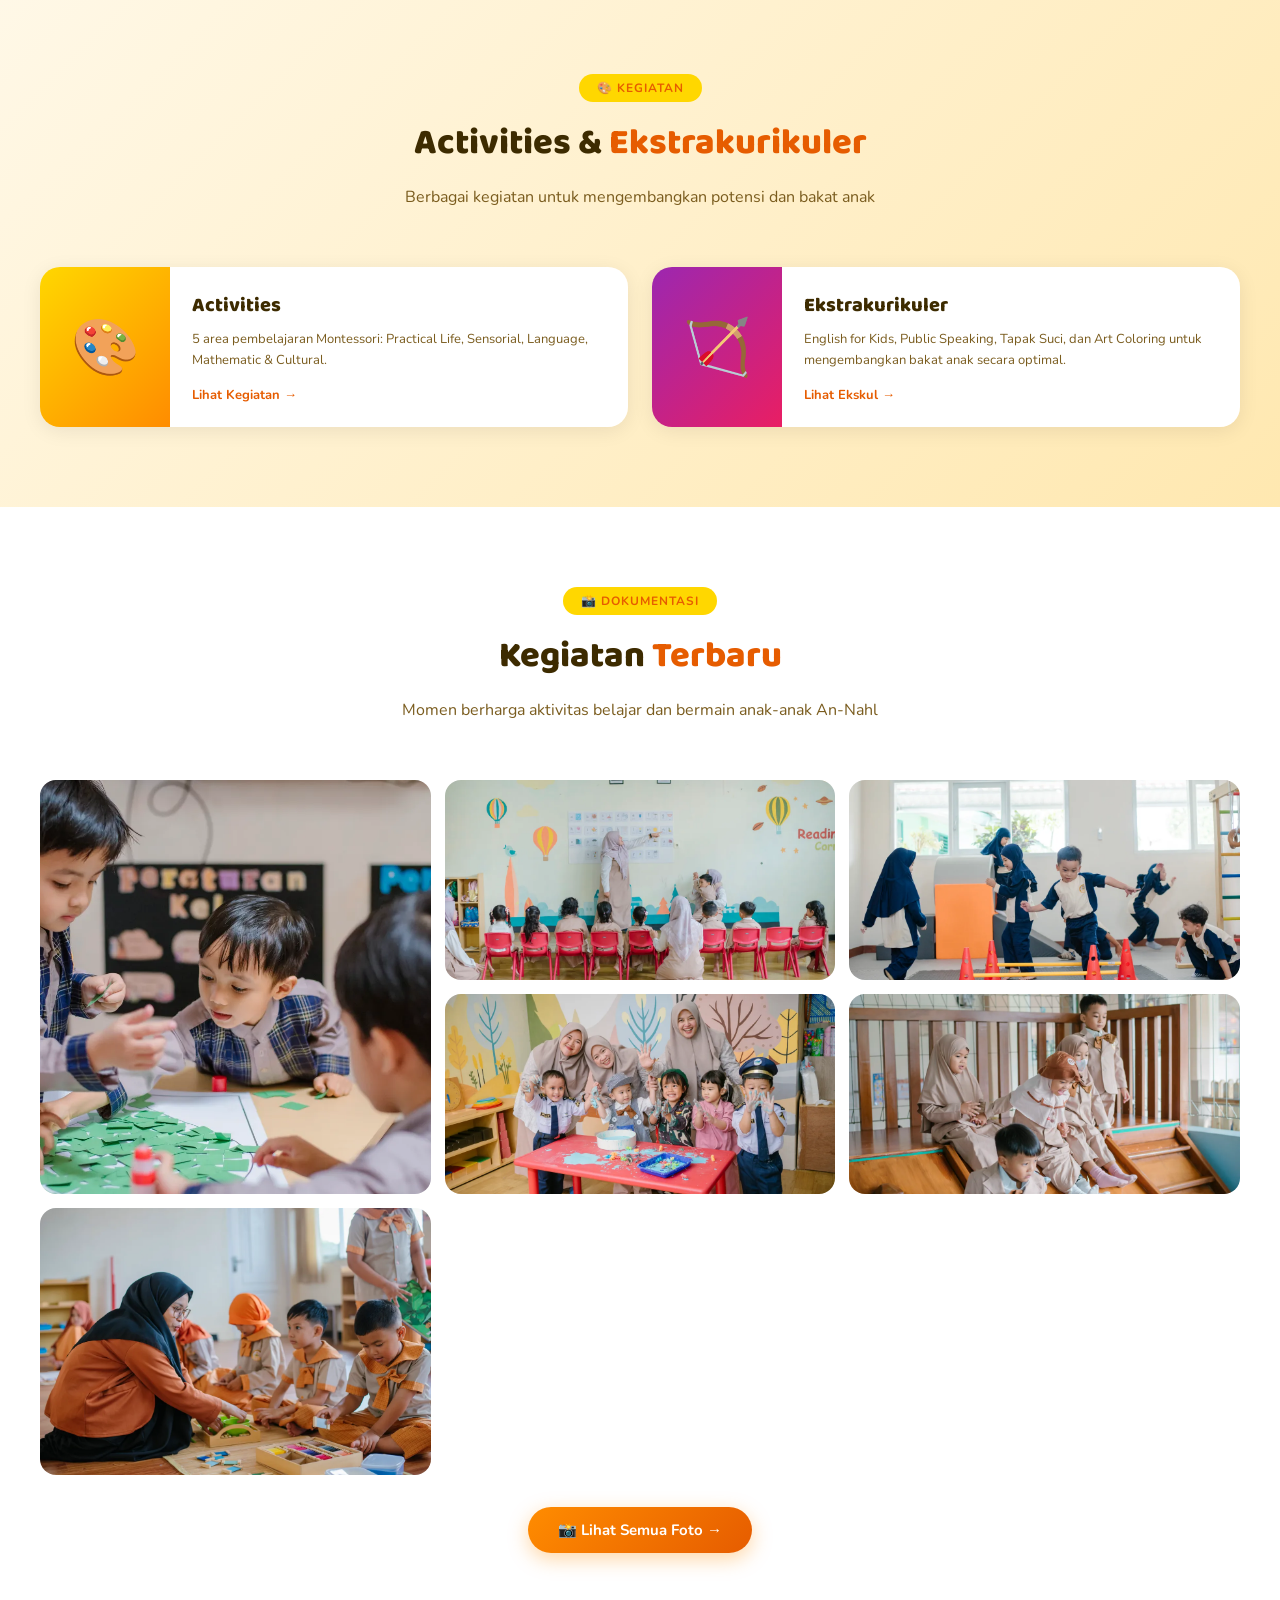
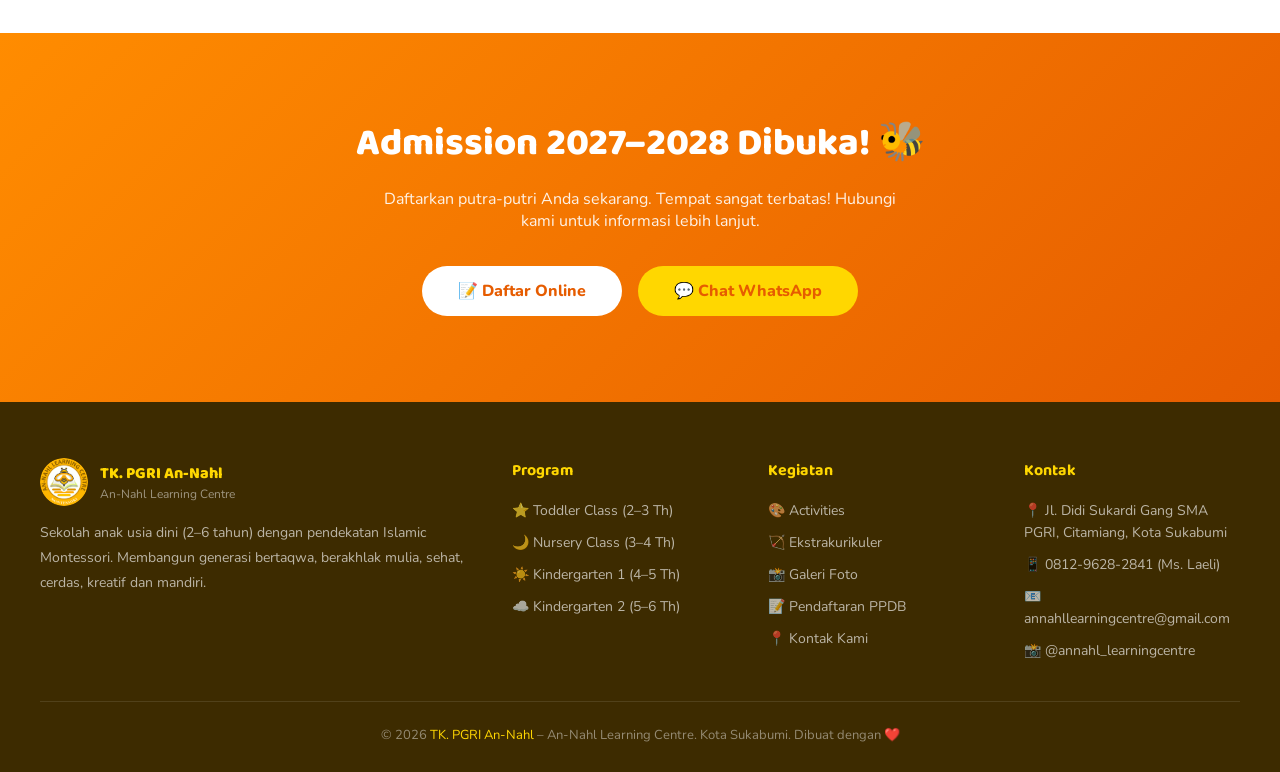
==== commit c104ee67: "feat: deskripsi & fokus 4 program, 5 area montessori, bilingual baru, sensory sport room" ====
--- a/index.html
+++ b/index.html
@@ -175,9 +175,9 @@
   <!-- STATS -->
   <div class="stats-bar">
     <div class="container">
-      <div class="stat-item"><div class="stat-number">4</div><div class="stat-label">Program Unggulan</div></div>
+      <div class="stat-item"><div class="stat-number">4</div><div class="stat-label">Kelompok Belajar</div></div>
       <div class="stat-item"><div class="stat-number">40</div><div class="stat-label">Kuota Siswa</div></div>
-      <div class="stat-item"><div class="stat-number">6</div><div class="stat-label">Area Montessori</div></div>
+      <div class="stat-item"><div class="stat-number">5</div><div class="stat-label">Area Montessori</div></div>
       <div class="stat-item"><div class="stat-number">4</div><div class="stat-label">Pilihan Ekskul</div></div>
     </div>
   </div>
@@ -262,7 +262,7 @@
       <div class="why-list">
         <div class="why-item"><div class="why-icon" style="background:#FFF3CC">🕌</div><div class="why-text"><h4>Islamic Montessori Method</h4><p>Metode Montessori yang diintegrasikan dengan nilai-nilai Islam untuk membentuk karakter mulia.</p></div></div>
         <div class="why-item"><div class="why-icon" style="background:#E8F5E9">📖</div><div class="why-text"><h4>Tahfizh Al-Qur'an</h4><p>Program hafalan Al-Qur'an, doa-doa pilihan, dan hadits pilihan sejak dini.</p></div></div>
-        <div class="why-item"><div class="why-icon" style="background:#E3F2FD">🌍</div><div class="why-text"><h4>Bilingual Language</h4><p>Pembelajaran bahasa Arab dan Inggris untuk mempersiapkan generasi global yang Islami.</p></div></div>
+        <div class="why-item"><div class="why-icon" style="background:#E3F2FD">🌍</div><div class="why-text"><h4>Bilingual Language</h4><p>Pembelajaran Bahasa Indonesia dan Bahasa Inggris melalui percakapan sehari-hari, bermain, dan aktivitas kelas secara natural dan menyenangkan.</p></div></div>
       </div>
     </div>
     <div class="why-img-box">
@@ -291,6 +291,7 @@
       <div class="fasilitas-card"><div class="fasilitas-icon" style="background:#FFE0F0">👨‍👩‍👧</div><h4>Parenting Class</h4></div>
       <div class="fasilitas-card"><div class="fasilitas-icon" style="background:#F3E5F5">🪑</div><h4>Tempat Tunggu Orang Tua</h4></div>
       <div class="fasilitas-card"><div class="fasilitas-icon" style="background:#E0F7FA">🅿️</div><h4>Area Parkir</h4></div>
+      <div class="fasilitas-card"><div class="fasilitas-icon" style="background:#F3E5F5">🤸</div><h4>Sensory Sport Room</h4></div>
     </div>
   </div></section>
 
@@ -306,7 +307,7 @@
         <div class="act-thumb" style="background:linear-gradient(135deg,#FFD700,#FF8C00)">🎨</div>
         <div class="act-body">
           <h3>Activities</h3>
-          <p>6 area pembelajaran Montessori: Practical Life, Sensorial, Language, Mathematic, Cultural & Islamic Area.</p>
+          <p>5 area pembelajaran Montessori: Practical Life, Sensorial, Language, Mathematic & Cultural.</p>
           <span class="program-link">Lihat Kegiatan →</span>
         </div>
       </a>
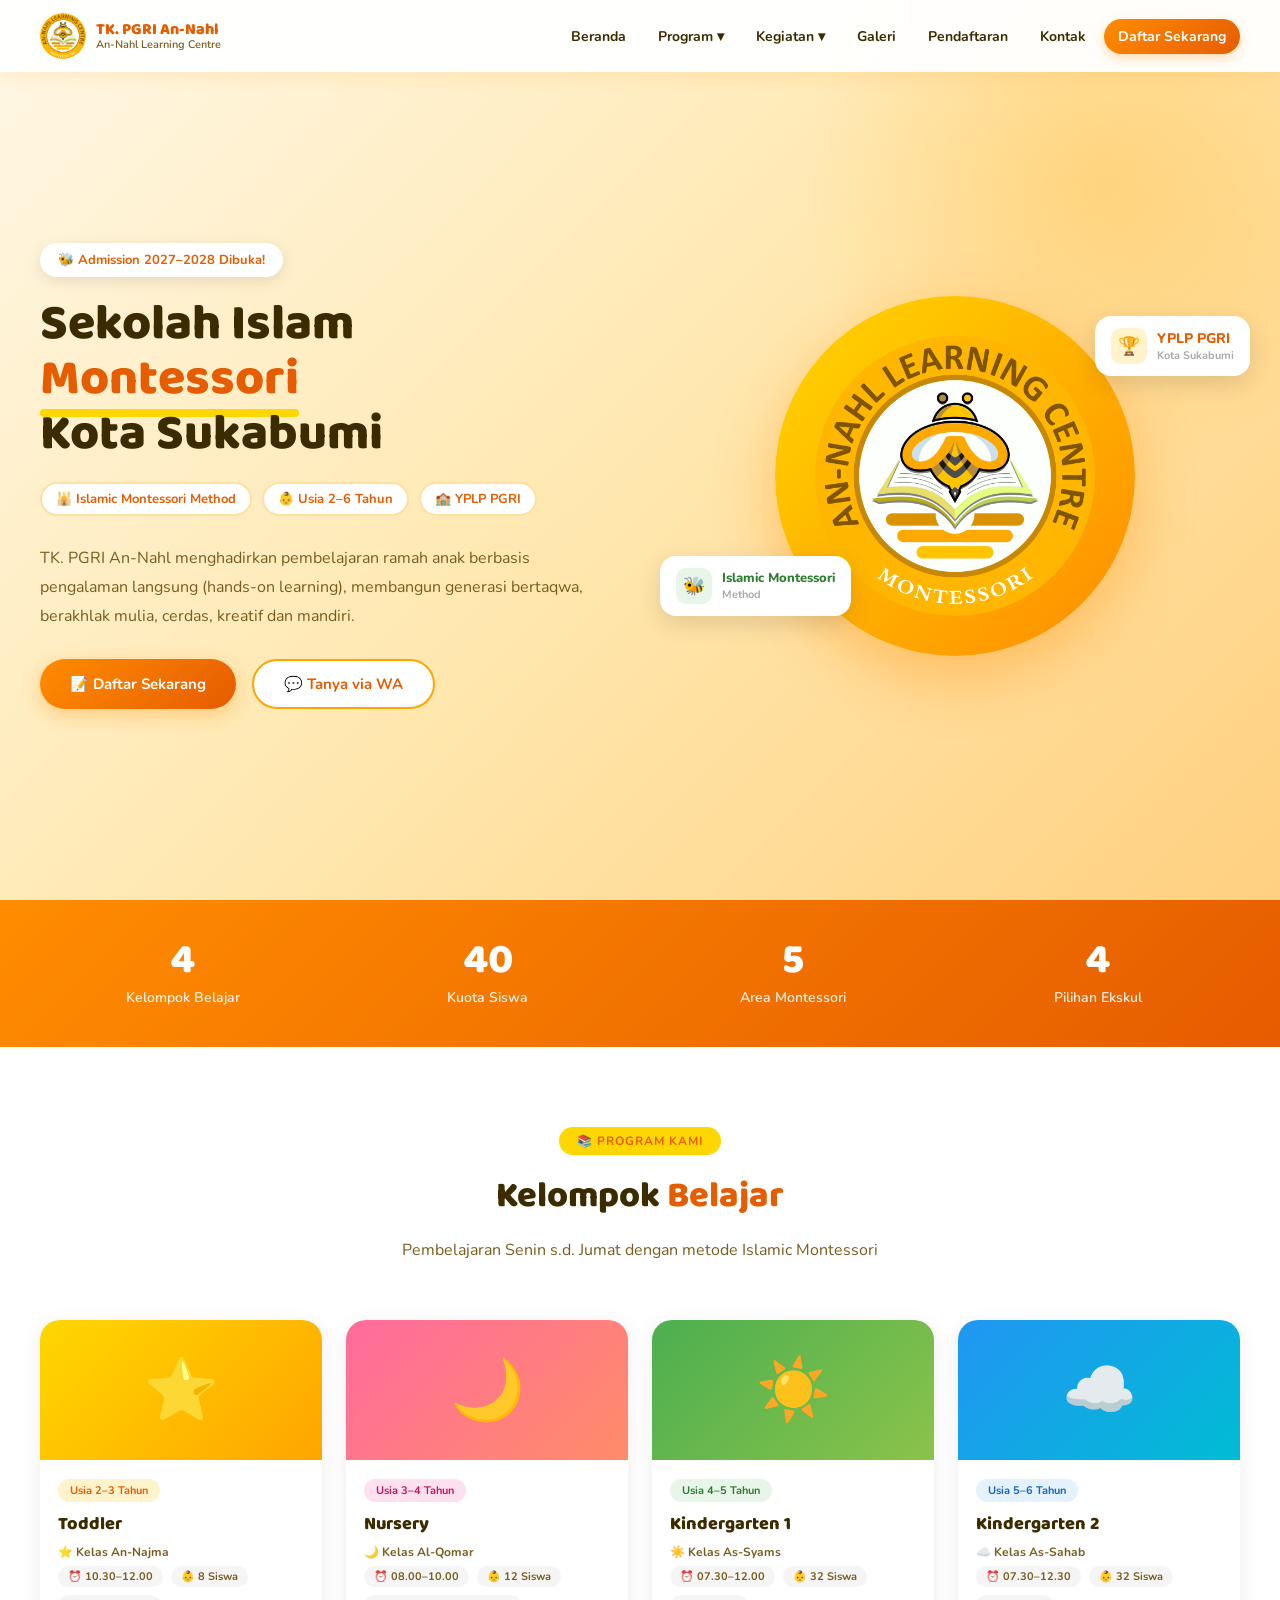
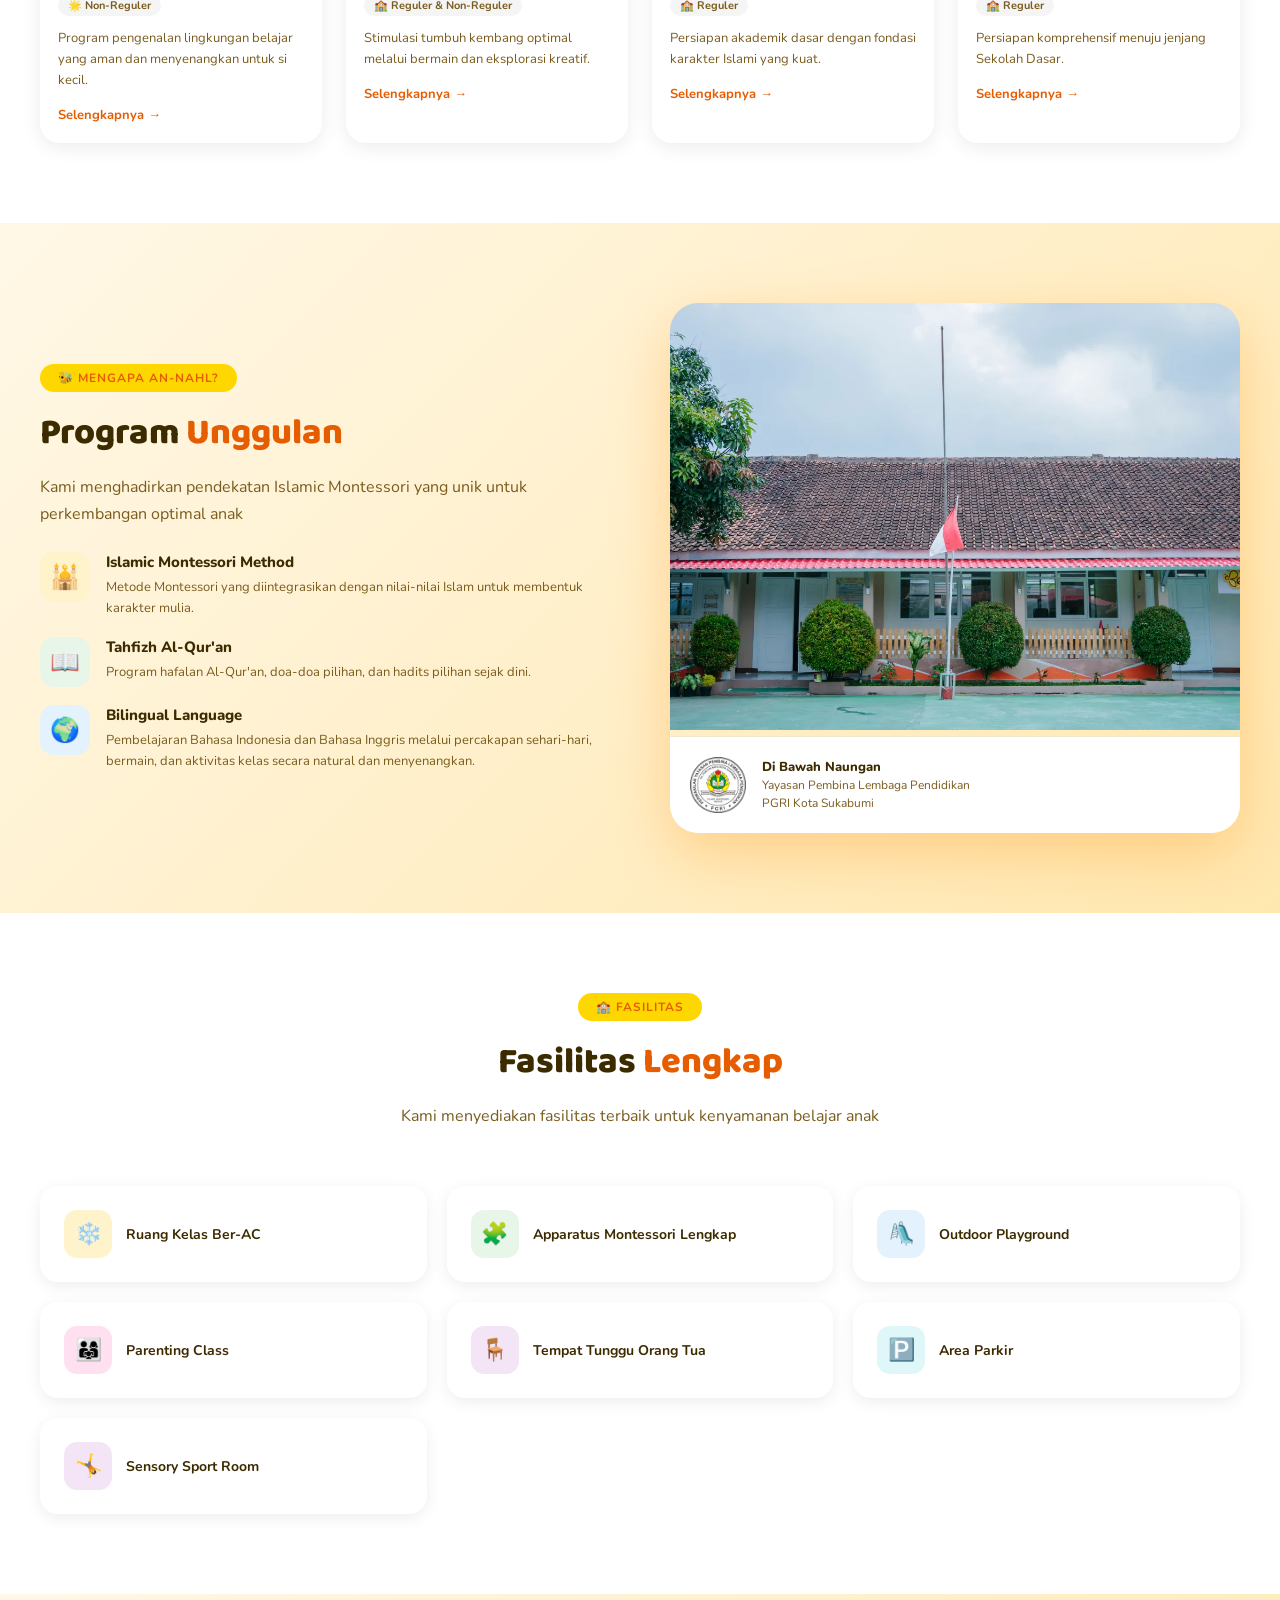
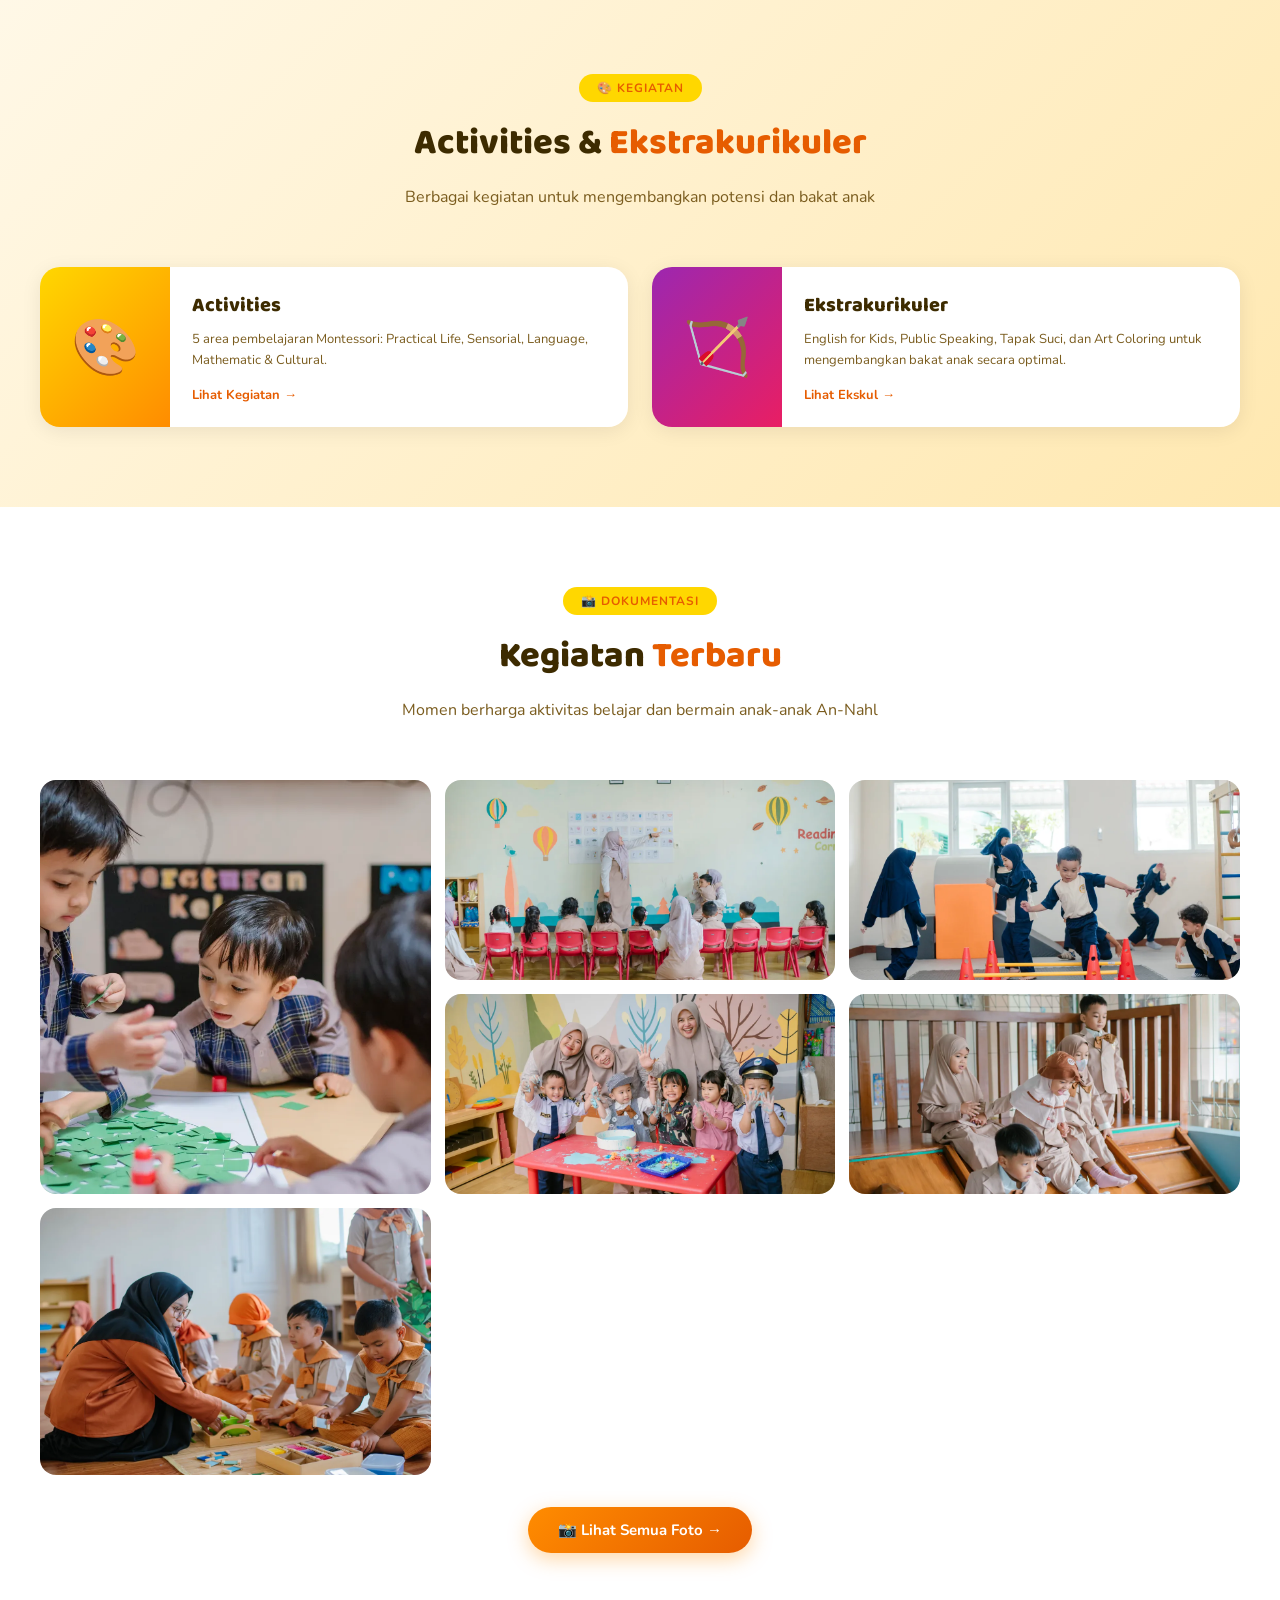
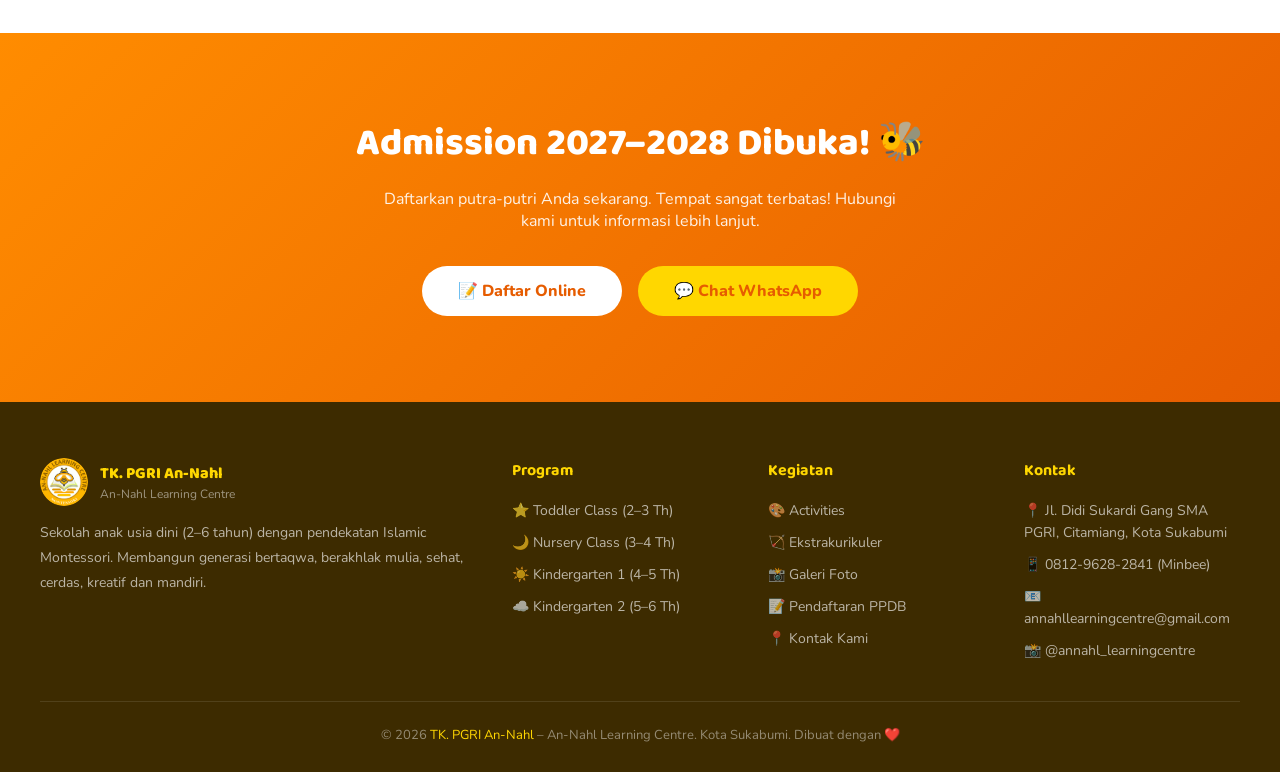
==== commit c7993bc6: "feat: sembunyikan rincian biaya dan nominal angka sementara" ====
--- a/index.html
+++ b/index.html
@@ -388,6 +388,18 @@
 
   <div id="footer"></div>
   <script src="main.js"></script>
-  <script>renderNavbar(); renderFooter();</script>
+  <script>renderNavbar(); renderFooter();
+    // Selaraskan status buka/tutup PPDB (lihat PPDB_REOPEN_AT di main.js)
+    (function gateIndex() {
+      try {
+        if (typeof isPpdbOpen !== 'function' || isPpdbOpen()) return;
+        var badge = document.querySelector('.hero-badge');
+        if (badge) badge.textContent = '🔒 PPDB Dibuka 27 Sept • 22.00';
+        var h2 = document.querySelector('.cta-section h2');
+        if (h2) h2.textContent = 'PPDB Dibuka 27 September 2026';
+        var p = document.querySelector('.cta-section p');
+        if (p) p.textContent = 'Pendaftaran online dibuka pukul 22.00 WIB. Siapkan berkas Anda dari sekarang.';
+      } catch (_) {}
+    })();</script>
 </body>
 </html>
